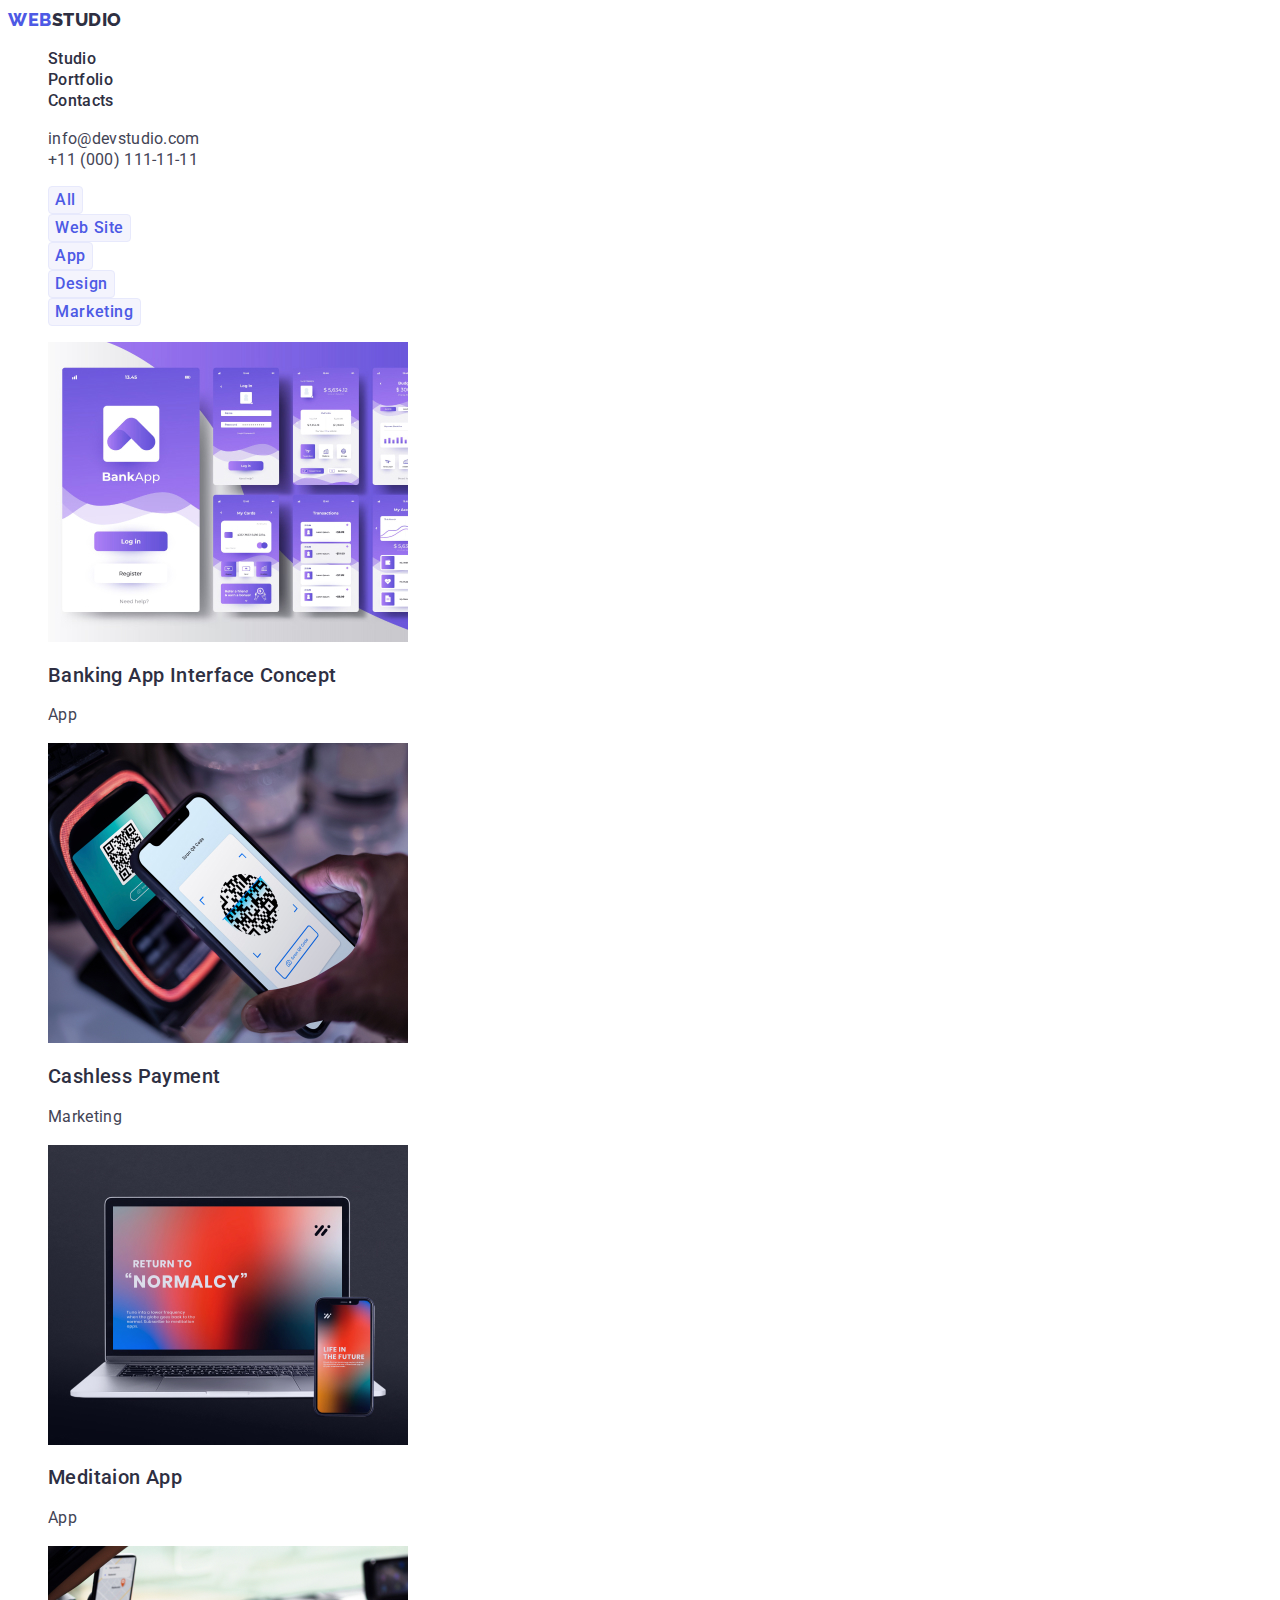
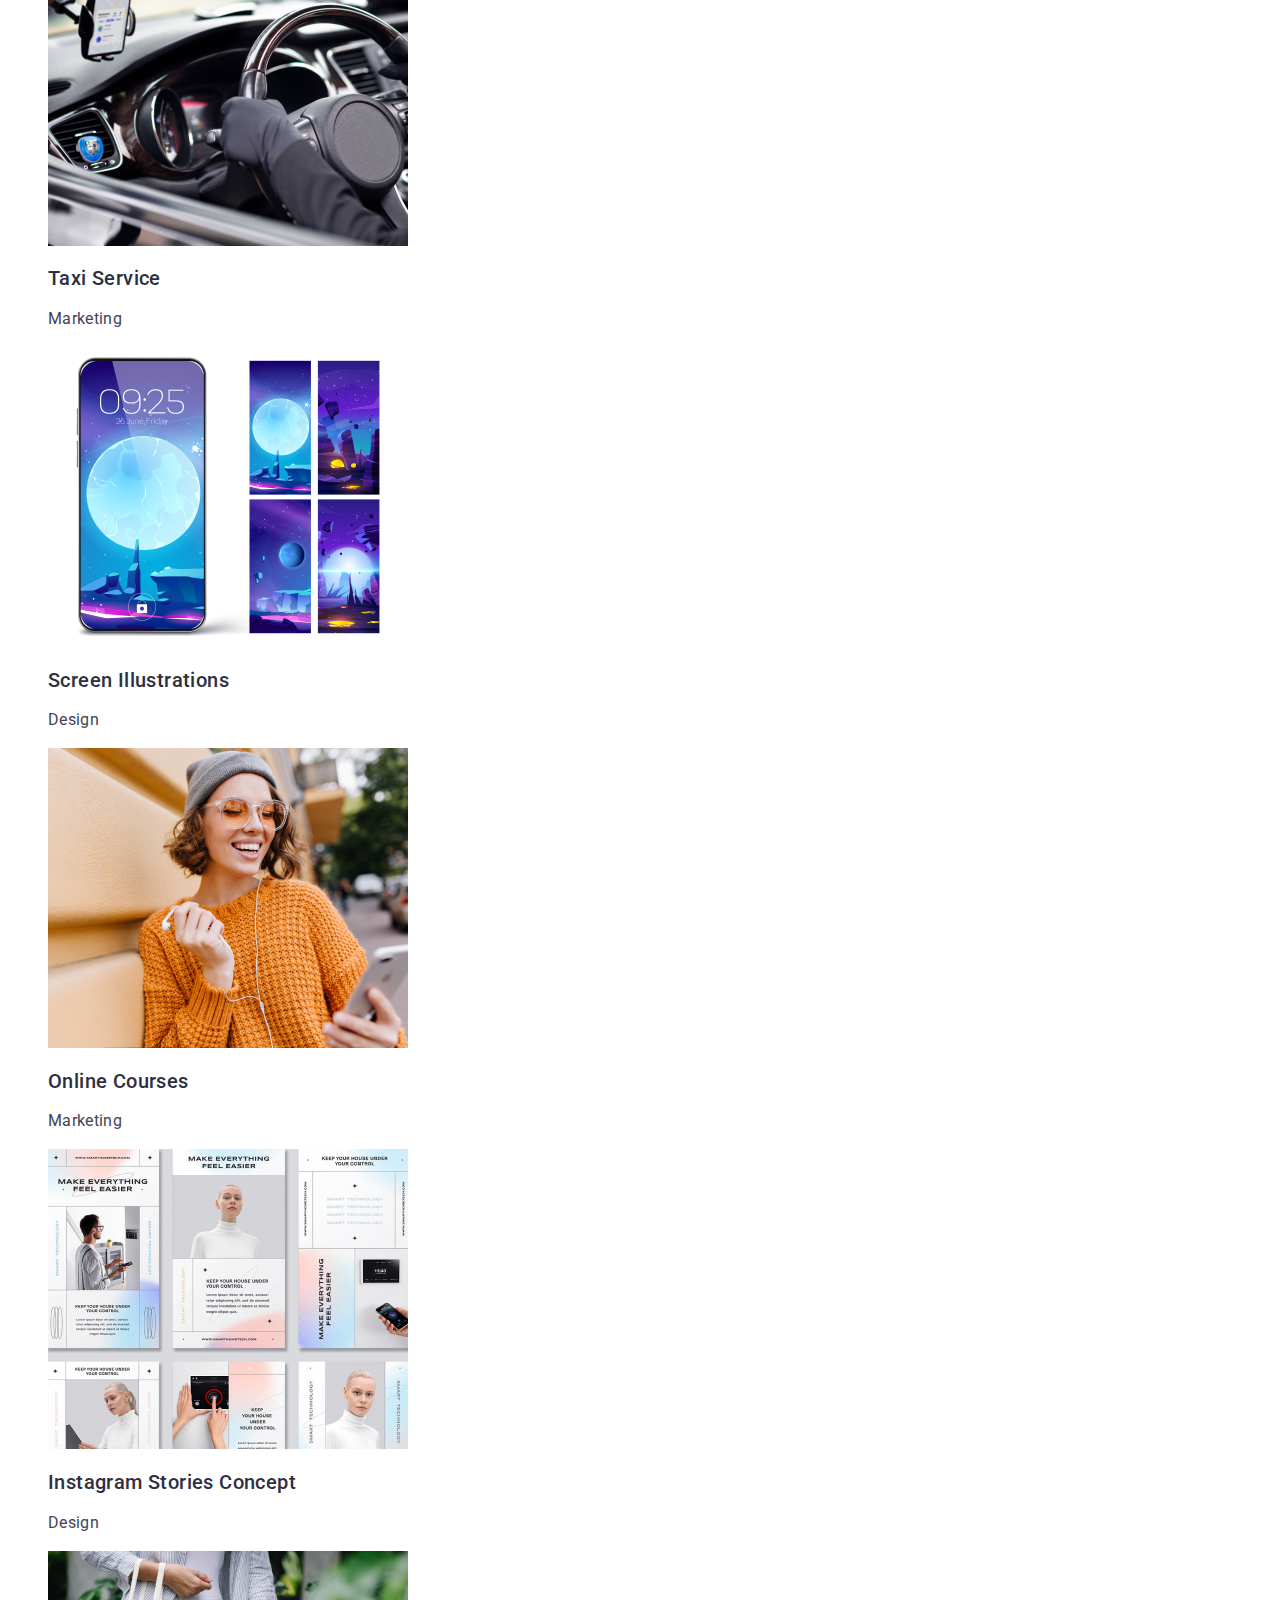
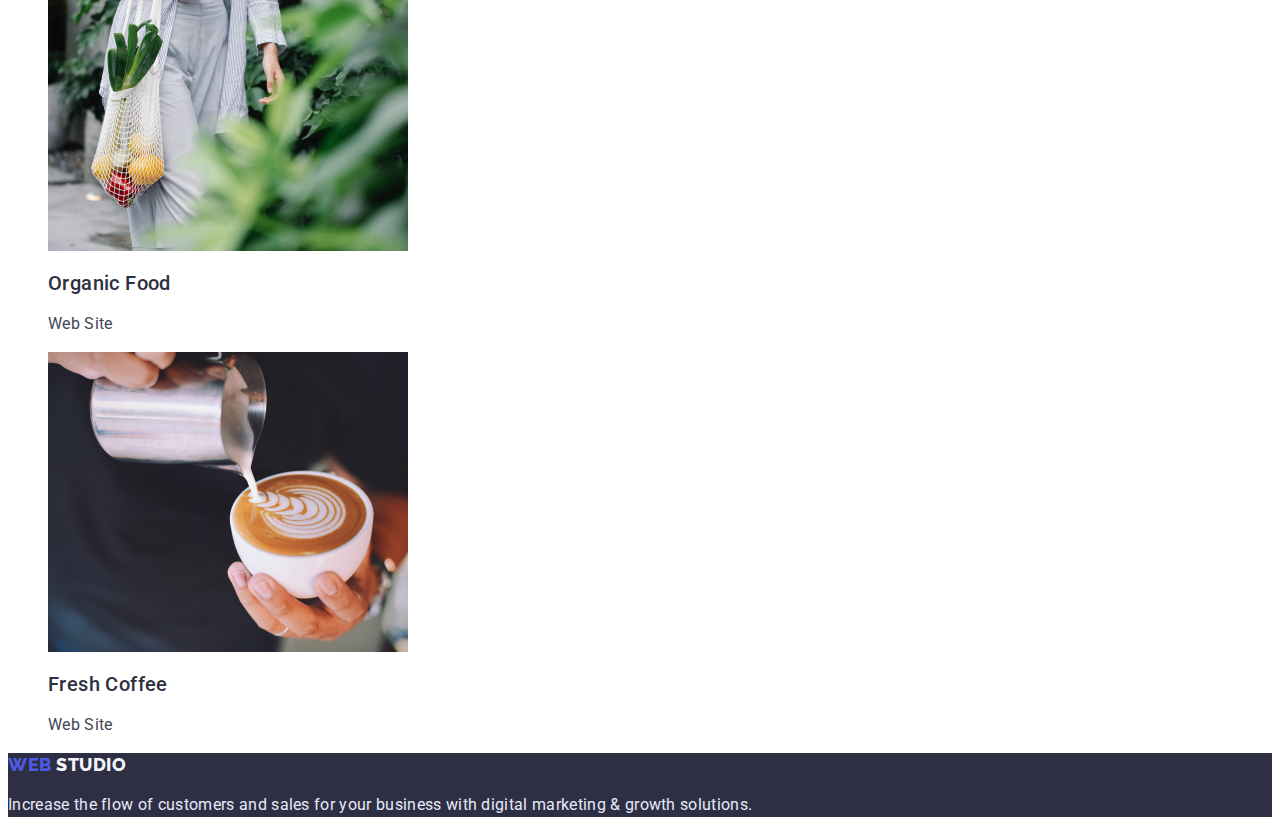
==== portfolio.html @ cd75acf1 "Initial commit" ====
<!DOCTYPE html>
<html lang="en">
  <head>
    <meta charset="UTF-8" />
    <meta http-equiv="X-UA-Compatible" content="IE=edge" />
    <meta name="viewport" content="width=device-width, initial-scale=1.0" />
    <title>Portfolio</title>
    <link rel="preconnect" href="https://fonts.googleapis.com" />
    <link rel="preconnect" href="https://fonts.gstatic.com" crossorigin />
    <link
      href="https://fonts.googleapis.com/css2?family=Raleway:wght@800&family=Roboto:wght@400;500;700;900&display=swap"
      rel="stylesheet"
    />
    <link rel="stylesheet" href="./css/styles.css" />
  </head>
  <body>
    <header class="header">
      <nav class="header-navigation">
        <a class="header-logo link" href="./index.html"
          ><span class="header-logo-color link"> Web</span>Studio
        </a>
        <ul class="list">
          <li><a class="header-link link" href="./index.html">Studio</a></li>
          <li>
            <a class="header-link link" href="./portfolio.html">Portfolio</a>
          </li>
          <li><a class="header-link link" href="./index.html">Contacts</a></li>
        </ul>
      </nav>
      <address>
        <ul class="list">
          <li>
            <a class="header-contact link" href="mailto:info@devstudio.com"
              >info@devstudio.com</a
            >
          </li>
          <li>
            <a class="header-contact link" href="tel:+110001111111"
              >+11 (000) 111-11-11</a
            >
          </li>
        </ul>
      </address>
    </header>
    <main>
      <section>
        <h1 class="visually-hidden">Navigation for portfolio</h1>
        <ul class="list">
          <li>
            <button class="main-nav-button btn-list button-all" type="button">
              All
            </button>
          </li>
          <li>
            <button class="main-nav-button btn-list button-all" type="button">
              Web Site
            </button>
          </li>
          <li>
            <button class="main-nav-button btn-list button-all" type="button">
              App
            </button>
          </li>
          <li>
            <button class="main-nav-button btn-list button-all" type="button">
              Design
            </button>
          </li>
          <li>
            <button class="main-nav-button btn-list button-all" type="button">
              Marketing
            </button>
          </li>
        </ul>
        <ul class="list">
          <li class="main-nav-list">
            <a class="link" href="">
              <img
                src="./images/portfolio1.jpg"
                alt="Banking App Interface
              Concept"
                width="360"
              />
              <h2 class="main-list-two-head">Banking App Interface Concept</h2>
              <p class="main-nav-group">App</p>
            </a>
          </li>
          <li class="main-nav-list">
            <a class="link" href="">
              <img
                src="./images/portfolio2.jpg"
                alt="Cashless Payment"
                width="360"
              />
              <h2 class="main-list-two-head">Cashless Payment</h2>
              <p class="main-nav-group">Marketing</p>
            </a>
          </li>
          <li class="main-nav-list">
            <a class="link" href="">
              <img
                src="./images/portfolio3.jpg"
                alt="Meditaion App"
                width="360"
              />
              <h2 class="main-list-two-head">Meditaion App</h2>
              <p class="main-nav-group">App</p>
            </a>
          </li>
          <li class="main-nav-list">
            <a class="link" href="">
              <img
                src="./images/portfolio4.jpg"
                alt="Taxi Service"
                width="360"
              />
              <h2 class="main-list-two-head">Taxi Service</h2>
              <p class="main-nav-group">Marketing</p>
            </a>
          </li>
          <li class="main-nav-list">
            <a class="link" href="">
              <img
                src="./images/portfolio5.jpg"
                alt="Screen Illustrations"
                width="360"
              />
              <h2 class="main-list-two-head">Screen Illustrations</h2>
              <p class="main-nav-group">Design</p>
            </a>
          </li>

          <li class="main-nav-list">
            <a class="link" href="">
              <img
                src="./images/portfolio6.jpg"
                alt="Online Courses"
                width="360"
              />
              <h2 class="main-list-two-head">Online Courses</h2>
              <p class="main-nav-group">Marketing</p>
            </a>
          </li>
          <li class="main-nav-list">
            <a class="link" href="">
              <img
                src="./images/portfolio7.jpg"
                alt="Instagram Stories
              Concept"
                width="360"
              />
              <h2 class="main-list-two-head">Instagram Stories Concept</h2>
              <p class="main-nav-group">Design</p>
            </a>
          </li>
          <li class="main-nav-list">
            <a class="link" href="">
              <img
                src="./images/portfolio8.jpg"
                alt="Organic Food"
                width="360"
              />
              <h2 class="main-list-two-head">Organic Food</h2>
              <p class="main-nav-group">Web Site</p>
            </a>
          </li>
          <li class="main-nav-list">
            <a class="link" href="">
              <img
                src="./images/portfolio9.jpg"
                alt="Fresh Coffee"
                width="360"
              />
              <h2 class="main-list-two-head">Fresh Coffee</h2>
              <p class="main-nav-group">Web Site</p>
            </a>
          </li>
        </ul>
      </section>
    </main>
    <!--Dno-->
    <footer class="footer">
      <a class="footer-logo link" href="./index.html">
        Web<span class="footer-logo-color link"> Studio</span>
      </a>
      <p class="footer-text">
        Increase the flow of customers and sales for your business with digital
        marketing & growth solutions.
      </p>
    </footer>
  </body>
</html>
---- css/styles.css ----
:root {
  --primary-brand-color: #4d5ae5;
  --pressed-state-color: #404bbf;
  --dark-color: #2e2f42;
  /* --success-color: #31d0aa;*/
  --text-color: #434455;
  /*--subtle-text-color: #8e8f99;*/
  --accent-color: #e7e9fc;
  --light-color: #f4f4fd;
  --modal-overlay: rgba(46, 47, 66, 0.4);
  --hero-background-color: rgba(46, 47, 66, 0.7);
  --body-background-color: #ffffff;
}
body {
  font-family: 'Roboto', sans-serif;
  background-color: var(--body-background-color);
  color: var(--text-color);
  font-size: 16px;
}

.list {
  list-style: none; /*убирає маркер в списку*/
}
.link {
  text-decoration: none;
}
/*.header {
}
.header-navigation {
}*/
.header-logo {
  font-family: 'Raleway', sans-serif;
  font-weight: 800;
  font-size: 18px;
  line-height: 1.33;
  letter-spacing: 0.03em;
  text-transform: uppercase;
  color: var(--dark-color);
}
.header-logo:hover {
  color: var(--pressed-state-color);
}
.header-logo:focus {
  color: var(--pressed-state-color);
}
.header-logo-color {
  color: var(--primary-brand-color);
}

.header-link {
  font-weight: 500;
  line-height: 1.33;
  letter-spacing: 0.02em;
  color: var(--dark-color);
}
.header-link:hover {
  color: var(--pressed-state-color);
}
.header-link:focus {
  color: var(--pressed-state-color);
}
.header-contact {
  font-style: normal;
  line-height: 1.33;
  letter-spacing: 0.02em;
  color: var(--text-color);
}
.header-contact:hover {
  color: var(--pressed-state-color);
}
.header-contact:focus {
  color: var(--pressed-state-color);
}
.main-hero {
  background: var(--dark-color);
}
.main-hero-title {
  font-weight: 700;
  font-size: 56px;
  line-height: 1.07;
  text-align: center;
  letter-spacing: 0.02em;
  color: var(--body-background-color);
}
.main-hero-title-button {
  font-family: 'Roboto', sans-serif;
  font-weight: 500;
  line-height: 1.5;
  letter-spacing: 0.04em;
  color: var(--body-background-color);
  background: var(--primary-brand-color);
}
.main-hero-title-button:hover {
  background-color: var(--pressed-state-color);
}
.main-hero-title-button:focus {
  background-color: var(--pressed-state-color);
}
.visually-hidden {
  position: absolute;
  width: 1px;
  height: 1px;
  margin: -1px;
  border: 0;
  padding: 0;

  white-space: nowrap;
  clip-path: inset(100%);
  clip: rect(0 0 0 0);
  overflow: hidden;
}
.btn-list {
  background: var(--light-color);
  border: 1px solid var(--accent-color);
  border-radius: 4px;
}
.main-nav-button {
  font-family: 'Roboto', sans-serif;
  font-weight: 500;
  font-size: 16px;
  line-height: 1.5;
  letter-spacing: 0.04em;
  color: var(--primary-brand-color);
}
.main-nav-button:hover {
  color: var(--body-background-color);
  background-color: var(--pressed-state-color);
}
.main-nav-button:focus {
  color: var(--body-background-color);
  background-color: var(--pressed-state-color);
}
.main-nav-list {
  background: var(--body-background-color);
}
.main-nav-header {
  font-weight: 500;
  font-size: 20px;
  line-height: 1.2;
  letter-spacing: 0.02em;
  color: var(--dark-color);
}
.main-list-two-head {
  font-weight: 500;
  font-size: 20px;
  line-height: 1.2;
  letter-spacing: 0.02em;
  color: var(--dark-color);
}
.main-nav-group {
  line-height: 1.5;
  letter-spacing: 0.02em;
  color: var(--text-color);
}
.footer {
  background: var(--dark-color);
}
.footer-logo {
  font-family: 'Raleway', sans-serif;
  font-weight: 800;
  font-size: 18px;
  line-height: 1.33;
  letter-spacing: 0.03em;
  text-transform: uppercase;
  color: var(--primary-brand-color);
}
.footer-logo-color {
  color: var(--light-color);
}
.footer-text {
  line-height: 1.5;
  letter-spacing: 0.02em;
  color: var(--accent-color);
}
.button-all {
  cursor: pointer;
}
.main-First-section-title {
  font-weight: 500;
  font-size: 20px;
  line-height: 1.2;
  letter-spacing: 0.02em;
  color: var(--dark-color);
}
.main-First-section-text {
  line-height: 1.5;
  letter-spacing: 0.02em;
  color: var(--text-color);
}
.main-second-section-title {
  font-weight: 700;
  font-size: 36px;
  line-height: 1.11;
  text-align: center;
  letter-spacing: 0.02em;
  text-transform: capitalize;
  color: var(--dark-color);
}
.main-second-list {
  box-sizing: border-box;
  width: 360px;
  height: 300px;
  background: linear-gradient(
      0deg,
      rgba(77, 90, 229, 0.1),
      rgba(77, 90, 229, 0.1)
    ),
    url(2368);
  background-blend-mode: soft-light, normal;
  border: 1px solid var(--accent-color);
}
.main-third-section {
  background: var(--light-color);
}
.main-third-section-title {
  font-weight: 700;
  font-size: 36px;
  line-height: 1.11;
  text-align: center;
  letter-spacing: 0.02em;
  text-transform: capitalize;
  color: var(--dark-color);
}
.main-third-section-list {
  background: var(--body-background-color);
}
.main-third-section-list-title {
  font-weight: 500;
  font-size: 20px;
  line-height: 1.2;
  text-align: center;
  letter-spacing: 0.02em;
  color: var(--dark-color);
}
.main-third-section-list-text {
  line-height: 1.5;
  text-align: center;
  letter-spacing: 0.02em;
  color: var(--text-color);
}
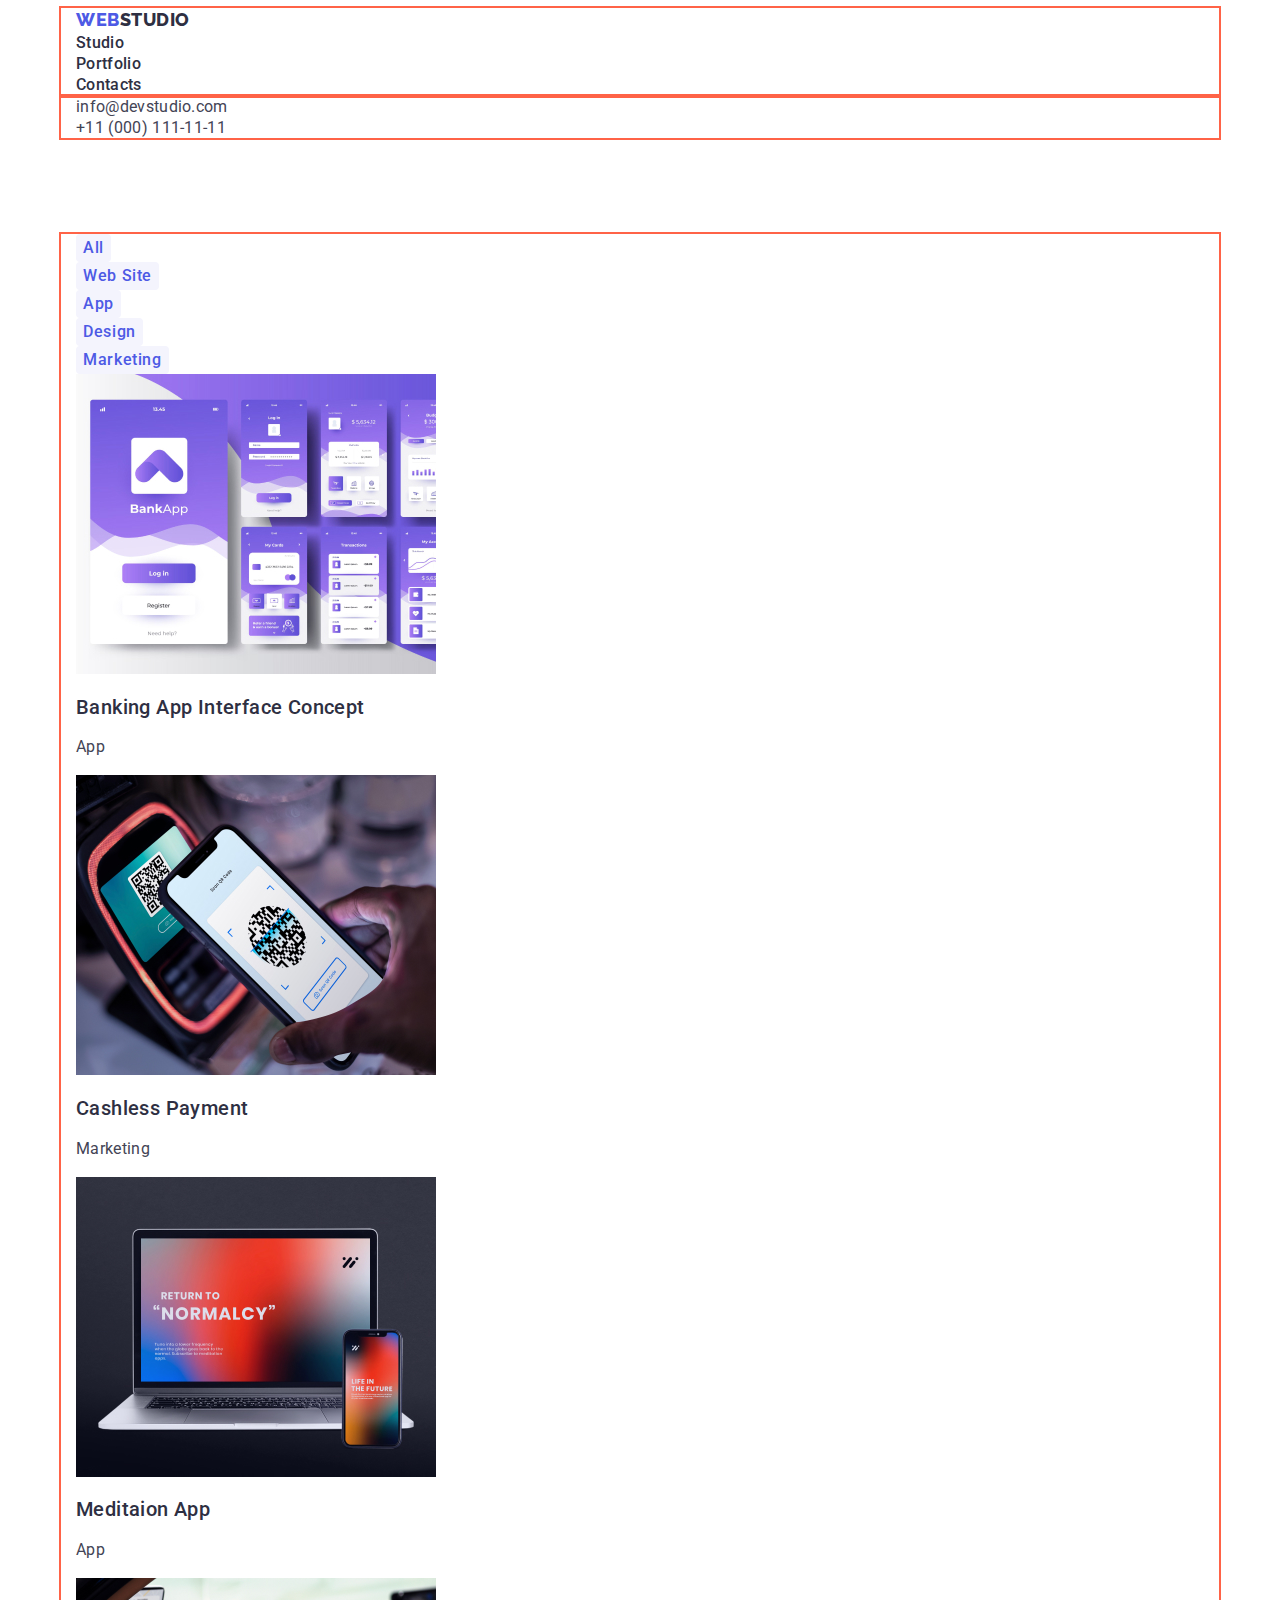
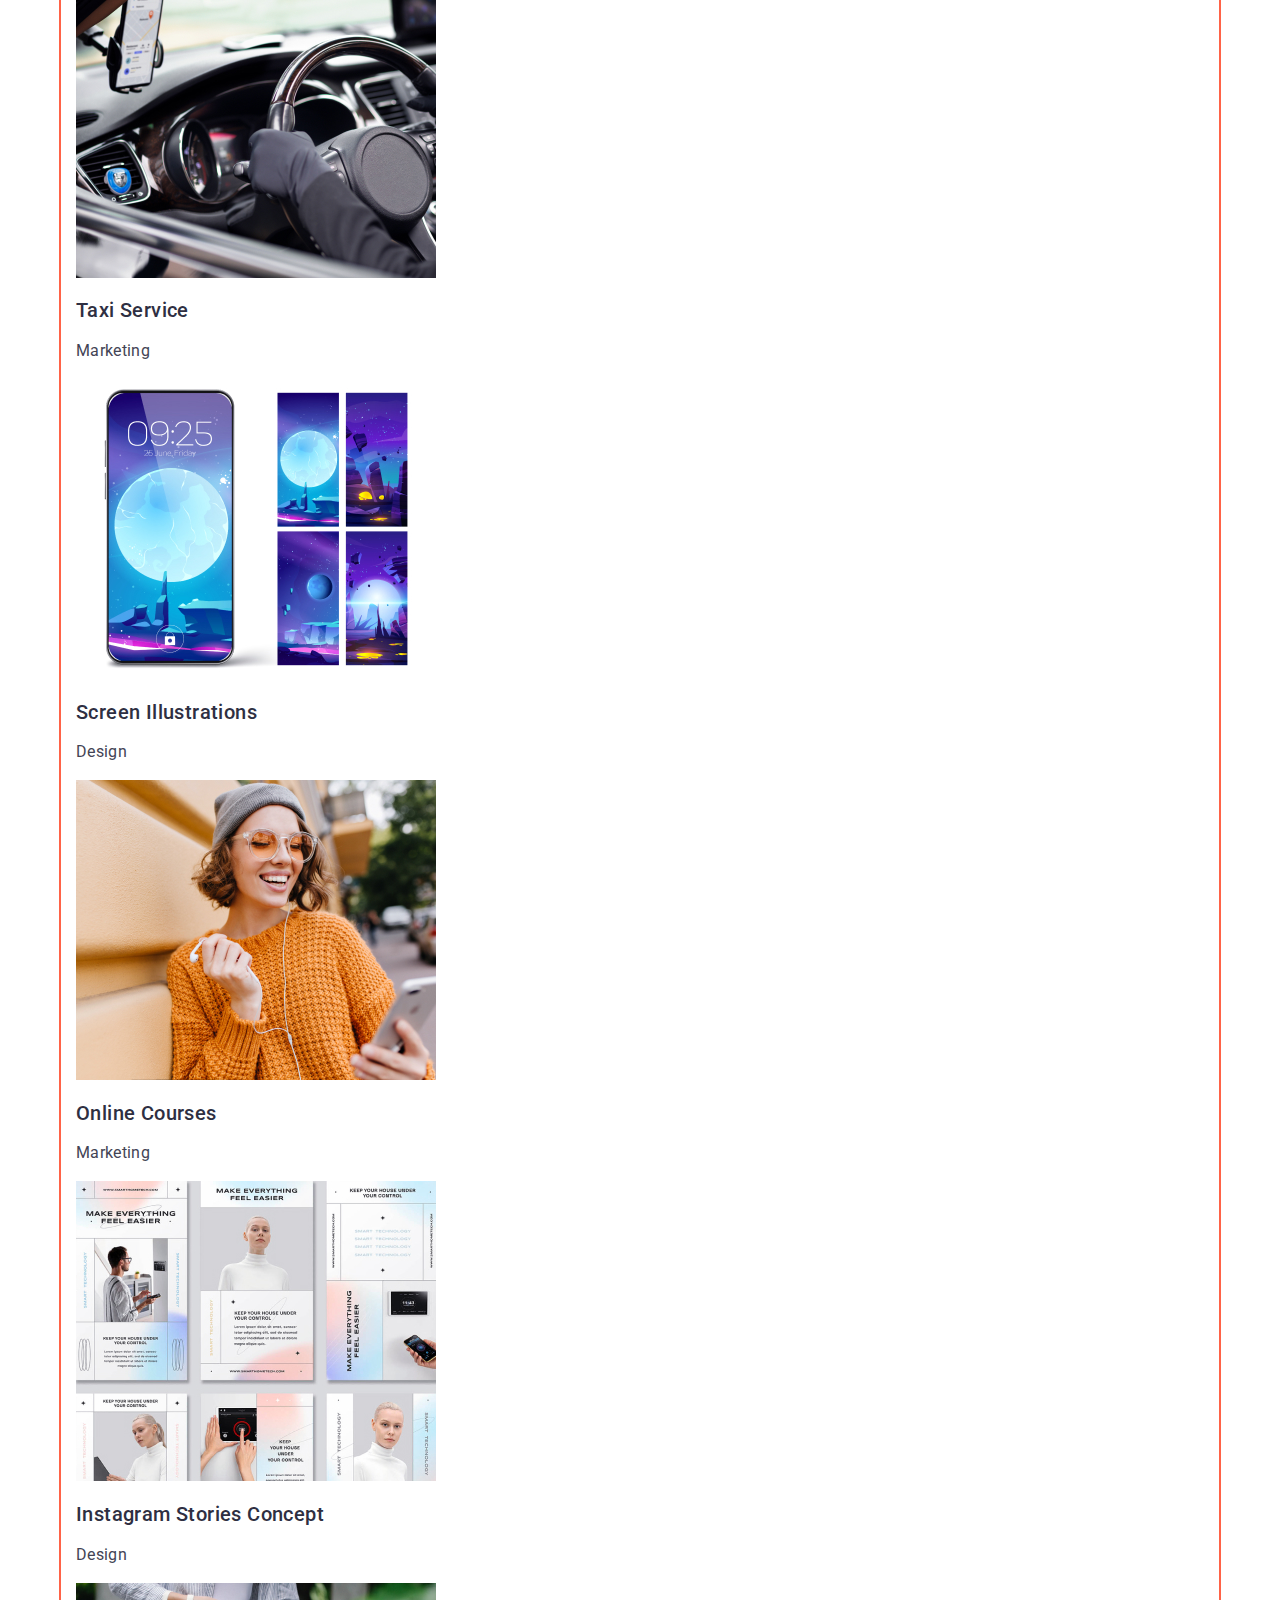
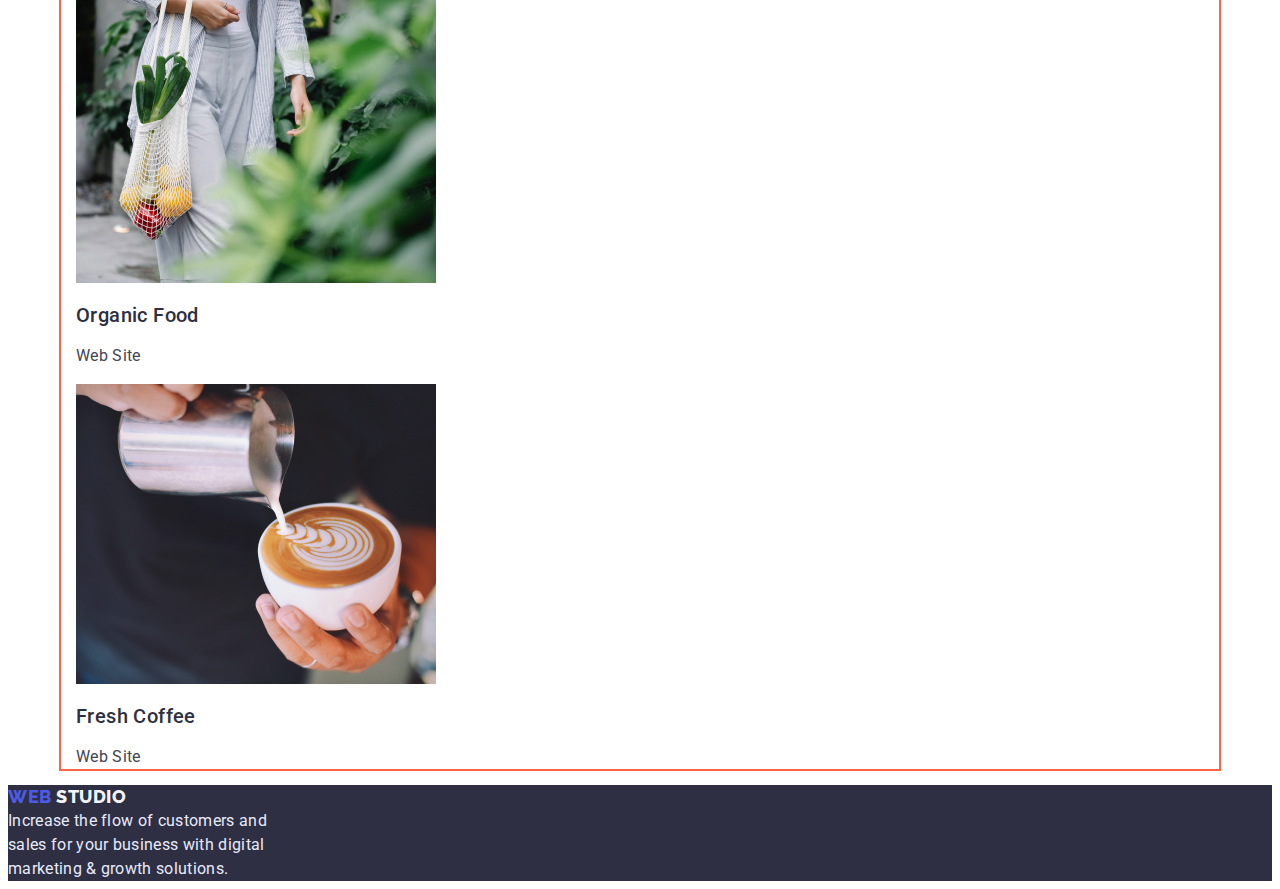
==== commit eae5de83: "update" ====
--- a/portfolio.html
+++ b/portfolio.html
@@ -14,168 +14,184 @@
     <link rel="stylesheet" href="./css/styles.css" />
   </head>
   <body>
-    <header class="header">
-      <nav class="header-navigation">
-        <a class="header-logo link" href="./index.html"
-          ><span class="header-logo-color link"> Web</span>Studio
-        </a>
-        <ul class="list">
-          <li><a class="header-link link" href="./index.html">Studio</a></li>
-          <li>
-            <a class="header-link link" href="./portfolio.html">Portfolio</a>
-          </li>
-          <li><a class="header-link link" href="./index.html">Contacts</a></li>
-        </ul>
-      </nav>
-      <address>
-        <ul class="list">
-          <li>
-            <a class="header-contact link" href="mailto:info@devstudio.com"
-              >info@devstudio.com</a
-            >
-          </li>
-          <li>
-            <a class="header-contact link" href="tel:+110001111111"
-              >+11 (000) 111-11-11</a
-            >
-          </li>
-        </ul>
-      </address>
-    </header>
+    <div class="haeder-portfolio-marg">
+      <header class="header">
+        <div class="container">
+          <nav>
+            <a class="header-logo link" href="./index.html"
+              ><span class="header-logo-color link"> Web</span>Studio
+            </a>
+            <ul class="list">
+              <li>
+                <a class="header-link link" href="./index.html">Studio</a>
+              </li>
+              <li>
+                <a class="header-link link" href="./portfolio.html"
+                  >Portfolio</a
+                >
+              </li>
+              <li>
+                <a class="header-link link" href="./index.html">Contacts</a>
+              </li>
+            </ul>
+          </nav>
+        </div>
+        <div class="container">
+          <address>
+            <ul class="list">
+              <li>
+                <a class="header-contact link" href="mailto:info@devstudio.com"
+                  >info@devstudio.com</a
+                >
+              </li>
+              <li>
+                <a class="header-contact link" href="tel:+110001111111"
+                  >+11 (000) 111-11-11</a
+                >
+              </li>
+            </ul>
+          </address>
+        </div>
+      </header>
+    </div>
     <main>
       <section>
-        <h1 class="visually-hidden">Navigation for portfolio</h1>
-        <ul class="list">
-          <li>
-            <button class="main-nav-button btn-list button-all" type="button">
-              All
-            </button>
-          </li>
-          <li>
-            <button class="main-nav-button btn-list button-all" type="button">
-              Web Site
-            </button>
-          </li>
-          <li>
-            <button class="main-nav-button btn-list button-all" type="button">
-              App
-            </button>
-          </li>
-          <li>
-            <button class="main-nav-button btn-list button-all" type="button">
-              Design
-            </button>
-          </li>
-          <li>
-            <button class="main-nav-button btn-list button-all" type="button">
-              Marketing
-            </button>
-          </li>
-        </ul>
-        <ul class="list">
-          <li class="main-nav-list">
-            <a class="link" href="">
-              <img
-                src="./images/portfolio1.jpg"
-                alt="Banking App Interface
+        <div class="container">
+          <h1 class="visually-hidden">Navigation for portfolio</h1>
+          <ul class="list">
+            <li>
+              <button class="main-nav-button btn-list button-all" type="button">
+                All
+              </button>
+            </li>
+            <li>
+              <button class="main-nav-button btn-list button-all" type="button">
+                Web Site
+              </button>
+            </li>
+            <li>
+              <button class="main-nav-button btn-list button-all" type="button">
+                App
+              </button>
+            </li>
+            <li>
+              <button class="main-nav-button btn-list button-all" type="button">
+                Design
+              </button>
+            </li>
+            <li>
+              <button class="main-nav-button btn-list button-all" type="button">
+                Marketing
+              </button>
+            </li>
+          </ul>
+          <ul class="list">
+            <li class="main-nav-list">
+              <a class="link" href="">
+                <img
+                  src="./images/portfolio1.jpg"
+                  alt="Banking App Interface
               Concept"
-                width="360"
-              />
-              <h2 class="main-list-two-head">Banking App Interface Concept</h2>
-              <p class="main-nav-group">App</p>
-            </a>
-          </li>
-          <li class="main-nav-list">
-            <a class="link" href="">
-              <img
-                src="./images/portfolio2.jpg"
-                alt="Cashless Payment"
-                width="360"
-              />
-              <h2 class="main-list-two-head">Cashless Payment</h2>
-              <p class="main-nav-group">Marketing</p>
-            </a>
-          </li>
-          <li class="main-nav-list">
-            <a class="link" href="">
-              <img
-                src="./images/portfolio3.jpg"
-                alt="Meditaion App"
-                width="360"
-              />
-              <h2 class="main-list-two-head">Meditaion App</h2>
-              <p class="main-nav-group">App</p>
-            </a>
-          </li>
-          <li class="main-nav-list">
-            <a class="link" href="">
-              <img
-                src="./images/portfolio4.jpg"
-                alt="Taxi Service"
-                width="360"
-              />
-              <h2 class="main-list-two-head">Taxi Service</h2>
-              <p class="main-nav-group">Marketing</p>
-            </a>
-          </li>
-          <li class="main-nav-list">
-            <a class="link" href="">
-              <img
-                src="./images/portfolio5.jpg"
-                alt="Screen Illustrations"
-                width="360"
-              />
-              <h2 class="main-list-two-head">Screen Illustrations</h2>
-              <p class="main-nav-group">Design</p>
-            </a>
-          </li>
+                  width="360"
+                />
+                <h2 class="main-list-two-head">
+                  Banking App Interface Concept
+                </h2>
+                <p class="main-nav-group">App</p>
+              </a>
+            </li>
+            <li class="main-nav-list">
+              <a class="link" href="">
+                <img
+                  src="./images/portfolio2.jpg"
+                  alt="Cashless Payment"
+                  width="360"
+                />
+                <h2 class="main-list-two-head">Cashless Payment</h2>
+                <p class="main-nav-group">Marketing</p>
+              </a>
+            </li>
+            <li class="main-nav-list">
+              <a class="link" href="">
+                <img
+                  src="./images/portfolio3.jpg"
+                  alt="Meditaion App"
+                  width="360"
+                />
+                <h2 class="main-list-two-head">Meditaion App</h2>
+                <p class="main-nav-group">App</p>
+              </a>
+            </li>
+            <li class="main-nav-list">
+              <a class="link" href="">
+                <img
+                  src="./images/portfolio4.jpg"
+                  alt="Taxi Service"
+                  width="360"
+                />
+                <h2 class="main-list-two-head">Taxi Service</h2>
+                <p class="main-nav-group">Marketing</p>
+              </a>
+            </li>
+            <li class="main-nav-list">
+              <a class="link" href="">
+                <img
+                  src="./images/portfolio5.jpg"
+                  alt="Screen Illustrations"
+                  width="360"
+                />
+                <h2 class="main-list-two-head">Screen Illustrations</h2>
+                <p class="main-nav-group">Design</p>
+              </a>
+            </li>
 
-          <li class="main-nav-list">
-            <a class="link" href="">
-              <img
-                src="./images/portfolio6.jpg"
-                alt="Online Courses"
-                width="360"
-              />
-              <h2 class="main-list-two-head">Online Courses</h2>
-              <p class="main-nav-group">Marketing</p>
-            </a>
-          </li>
-          <li class="main-nav-list">
-            <a class="link" href="">
-              <img
-                src="./images/portfolio7.jpg"
-                alt="Instagram Stories
+            <li class="main-nav-list">
+              <a class="link" href="">
+                <img
+                  src="./images/portfolio6.jpg"
+                  alt="Online Courses"
+                  width="360"
+                />
+                <h2 class="main-list-two-head">Online Courses</h2>
+                <p class="main-nav-group">Marketing</p>
+              </a>
+            </li>
+            <li class="main-nav-list">
+              <a class="link" href="">
+                <img
+                  src="./images/portfolio7.jpg"
+                  alt="Instagram Stories
               Concept"
-                width="360"
-              />
-              <h2 class="main-list-two-head">Instagram Stories Concept</h2>
-              <p class="main-nav-group">Design</p>
-            </a>
-          </li>
-          <li class="main-nav-list">
-            <a class="link" href="">
-              <img
-                src="./images/portfolio8.jpg"
-                alt="Organic Food"
-                width="360"
-              />
-              <h2 class="main-list-two-head">Organic Food</h2>
-              <p class="main-nav-group">Web Site</p>
-            </a>
-          </li>
-          <li class="main-nav-list">
-            <a class="link" href="">
-              <img
-                src="./images/portfolio9.jpg"
-                alt="Fresh Coffee"
-                width="360"
-              />
-              <h2 class="main-list-two-head">Fresh Coffee</h2>
-              <p class="main-nav-group">Web Site</p>
-            </a>
-          </li>
-        </ul>
+                  width="360"
+                />
+                <h2 class="main-list-two-head">Instagram Stories Concept</h2>
+                <p class="main-nav-group">Design</p>
+              </a>
+            </li>
+            <li class="main-nav-list">
+              <a class="link" href="">
+                <img
+                  src="./images/portfolio8.jpg"
+                  alt="Organic Food"
+                  width="360"
+                />
+                <h2 class="main-list-two-head">Organic Food</h2>
+                <p class="main-nav-group">Web Site</p>
+              </a>
+            </li>
+            <li class="main-nav-list">
+              <a class="link" href="">
+                <img
+                  src="./images/portfolio9.jpg"
+                  alt="Fresh Coffee"
+                  width="360"
+                />
+                <h2 class="main-list-two-head">Fresh Coffee</h2>
+                <p class="main-nav-group">Web Site</p>
+              </a>
+            </li>
+          </ul>
+        </div>
       </section>
     </main>
     <!--Dno-->
--- a/css/styles.css
+++ b/css/styles.css
@@ -1,3 +1,13 @@
+html {
+  box-sizing: border-box;
+}
+
+*,
+*::before,
+*::after {
+  box-sizing: inherit;
+}
+
 :root {
   --primary-brand-color: #4d5ae5;
   --pressed-state-color: #404bbf;
@@ -11,6 +21,20 @@
   --hero-background-color: rgba(46, 47, 66, 0.7);
   --body-background-color: #ffffff;
 }
+
+/*p,
+h1,
+h2,
+h3 {
+  margin: 0;
+}*/
+
+/*img {
+  display: block;
+  max-width: 100%;
+  height: auto;
+}*/
+
 body {
   font-family: 'Roboto', sans-serif;
   background-color: var(--body-background-color);
@@ -18,16 +42,32 @@
   font-size: 16px;
 }
 
+.container {
+  margin-right: auto;
+  margin-left: auto;
+  padding-left: 15px;
+  padding-right: 15px;
+  max-width: 1158px;
+  outline: 2px solid tomato;
+}
+
+.header-container {
+  display: flex;
+  align-items: center;
+}
+
 .list {
+  margin: 0;
+  padding: 0;
   list-style: none; /*убирає маркер в списку*/
 }
 .link {
+  margin: 0;
   text-decoration: none;
 }
-/*.header {
-}
-.header-navigation {
-}*/
+.haeder-portfolio-marg {
+  margin-bottom: 96px;
+}
 .header-logo {
   font-family: 'Raleway', sans-serif;
   font-weight: 800;
@@ -72,9 +112,22 @@
   color: var(--pressed-state-color);
 }
 .main-hero {
+  margin-bottom: 120px;
   background: var(--dark-color);
 }
+.main-hero-container {
+  padding-top: 128px;
+  display: flex;
+  flex-direction: column;
+  align-items: center;
+}
+.marg-bottom {
+  margin-bottom: 120px;
+}
 .main-hero-title {
+  margin-top: 0;
+  margin-bottom: 48px;
+  width: 496px;
   font-weight: 700;
   font-size: 56px;
   line-height: 1.07;
@@ -89,6 +142,9 @@
   letter-spacing: 0.04em;
   color: var(--body-background-color);
   background: var(--primary-brand-color);
+  padding: 16px 32px;
+  margin-bottom: 188px;
+  box-shadow: 0px 4px 4px rgba(0, 0, 0, 0.15);
 }
 .main-hero-title-button:hover {
   background-color: var(--pressed-state-color);
@@ -97,6 +153,7 @@
   background-color: var(--pressed-state-color);
 }
 .visually-hidden {
+  /*спрятать заголовок*/
   position: absolute;
   width: 1px;
   height: 1px;
@@ -112,7 +169,6 @@
 .btn-list {
   background: var(--light-color);
   border: 1px solid var(--accent-color);
-  border-radius: 4px;
 }
 .main-nav-button {
   font-family: 'Roboto', sans-serif;
@@ -154,6 +210,10 @@
 }
 .footer {
   background: var(--dark-color);
+}
+.footer-pad {
+  padding-top: 100px;
+  padding-bottom: 100px;
 }
 .footer-logo {
   font-family: 'Raleway', sans-serif;
@@ -164,18 +224,43 @@
   text-transform: uppercase;
   color: var(--primary-brand-color);
 }
+.footer-logo-block {
+  display: inline-block;
+  margin-top: 0;
+  margin-bottom: 16px;
+}
 .footer-logo-color {
   color: var(--light-color);
 }
 .footer-text {
+  width: 264px;
+
   line-height: 1.5;
   letter-spacing: 0.02em;
   color: var(--accent-color);
+  margin-top: 0;
+  margin-bottom: 0;
+  margin-left: 0;
 }
 .button-all {
+  display: inline-block; /*делаем текст блоком*/
+  vertical-align: middle; /*по вертикале делаем текст по центру*/
   cursor: pointer;
+  border-radius: 4px;
+  border-color: transparent; /*прозрачная рамка*/
+  /* min-width: 169px;*/
+}
+.main-First-section {
+  margin-bottom: 120px;
+}
+.main-First-list {
+  display: flex;
+  gap: 24px;
 }
 .main-First-section-title {
+  width: 264px;
+  margin-top: 0;
+  margin-bottom: 8px;
   font-weight: 500;
   font-size: 20px;
   line-height: 1.2;
@@ -183,11 +268,21 @@
   color: var(--dark-color);
 }
 .main-First-section-text {
-  line-height: 1.5;
-  letter-spacing: 0.02em;
-  color: var(--text-color);
+  margin: 0 auto;
+  line-height: 1.5;
+  letter-spacing: 0.02em;
+  color: var(--text-color);
+}
+.main-second-section {
+  margin-bottom: 120px;
+}
+.main-second-list {
+  display: flex;
+  gap: 24px;
 }
 .main-second-section-title {
+  margin-top: 0;
+  margin-bottom: 72px;
   font-weight: 700;
   font-size: 36px;
   line-height: 1.11;
@@ -209,10 +304,17 @@
   background-blend-mode: soft-light, normal;
   border: 1px solid var(--accent-color);
 }
+.main-third-list {
+  display: flex;
+  gap: 24px;
+}
 .main-third-section {
   background: var(--light-color);
+  padding-top: 120px;
+  padding-bottom: 120px;
 }
 .main-third-section-title {
+  margin-top: 0;
   font-weight: 700;
   font-size: 36px;
   line-height: 1.11;
@@ -220,11 +322,17 @@
   letter-spacing: 0.02em;
   text-transform: capitalize;
   color: var(--dark-color);
+  margin-bottom: 72px;
 }
 .main-third-section-list {
   background: var(--body-background-color);
 }
+main-third-section-blok {
+  display: inline-block;
+}
 .main-third-section-list-title {
+  margin-top: 0;
+  margin-bottom: 8px;
   font-weight: 500;
   font-size: 20px;
   line-height: 1.2;
@@ -233,8 +341,10 @@
   color: var(--dark-color);
 }
 .main-third-section-list-text {
-  line-height: 1.5;
-  text-align: center;
-  letter-spacing: 0.02em;
-  color: var(--text-color);
-}
+  margin-top: 0;
+  margin-bottom: 0;
+  line-height: 1.5;
+  text-align: center;
+  letter-spacing: 0.02em;
+  color: var(--text-color);
+}
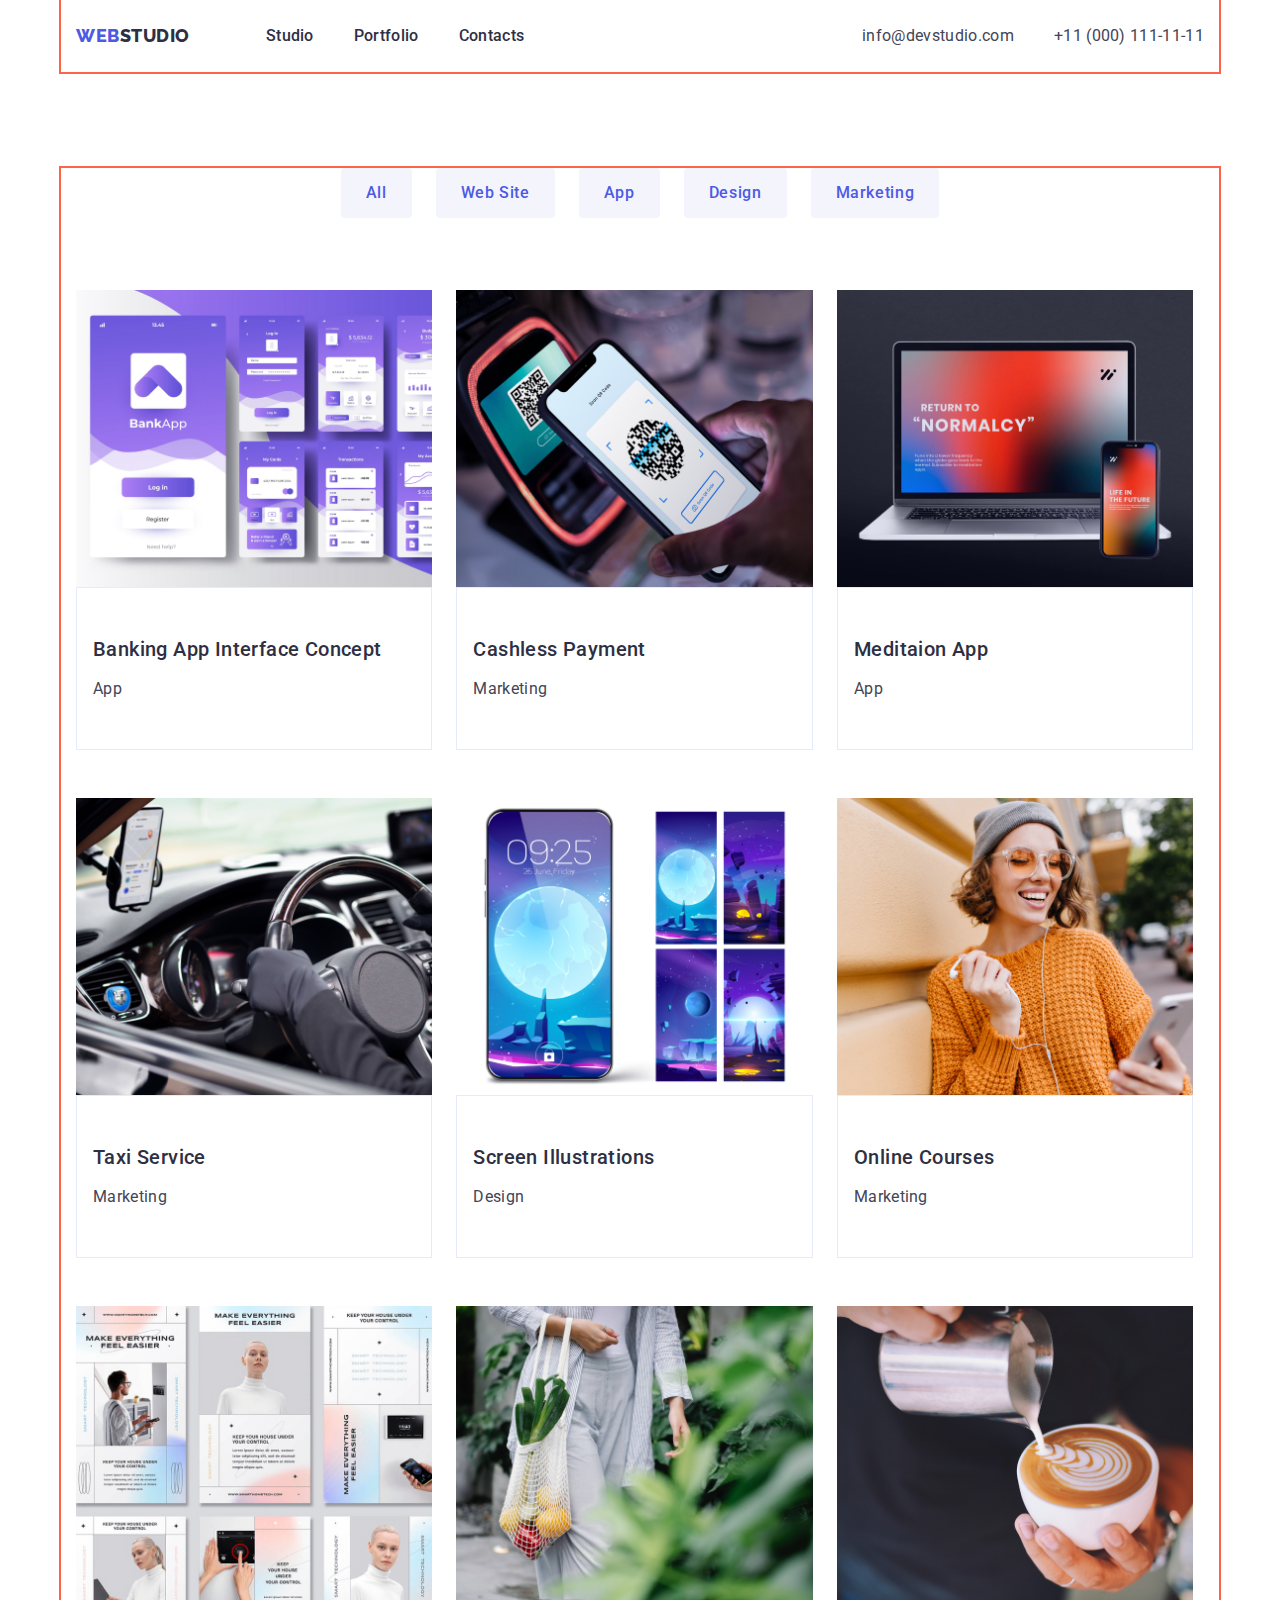
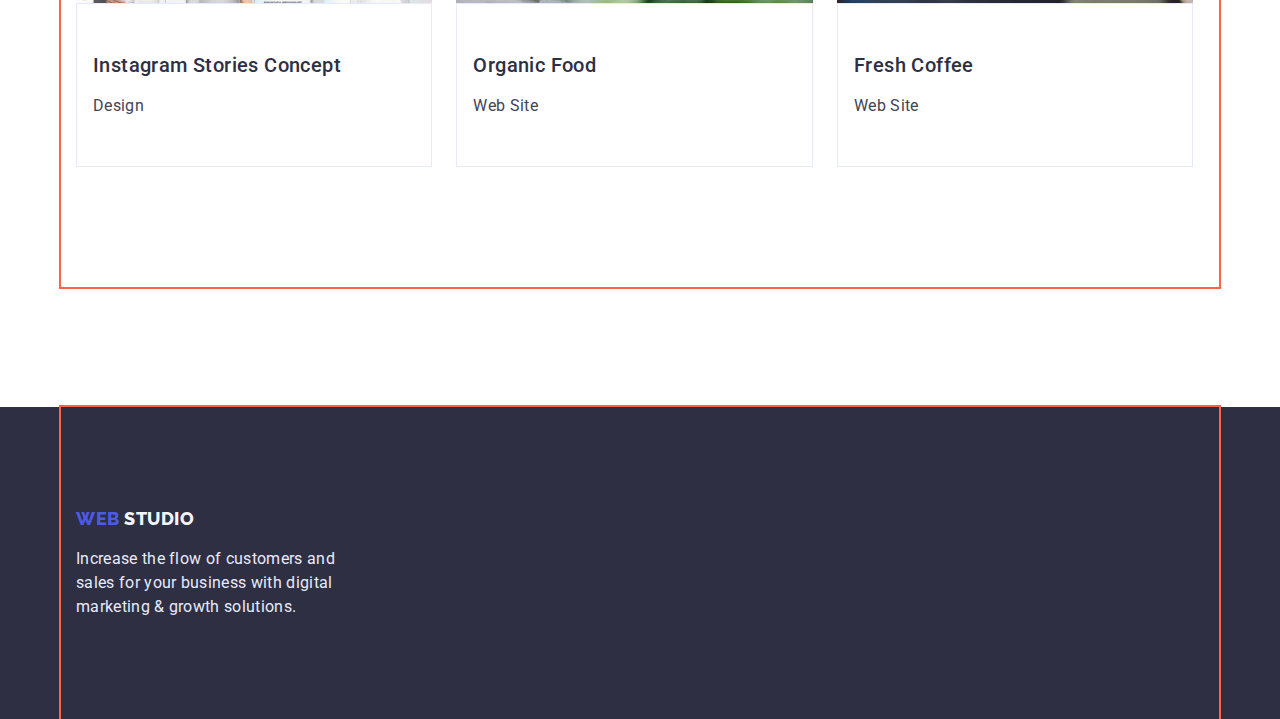
==== commit adad3f64: "update" ====
--- a/portfolio.html
+++ b/portfolio.html
@@ -11,54 +11,55 @@
       href="https://fonts.googleapis.com/css2?family=Raleway:wght@800&family=Roboto:wght@400;500;700;900&display=swap"
       rel="stylesheet"
     />
+    <link
+      rel="stylesheet"
+      href="https://cdnjs.cloudflare.com/ajax/libs/modern-normalize/1.1.0/modern-normalize.min.css"
+    />
     <link rel="stylesheet" href="./css/styles.css" />
   </head>
   <body>
-    <div class="haeder-portfolio-marg">
-      <header class="header">
+    <header class="header">
+      <div class="container header-container">
+        <nav class="header-navigation">
+          <a
+            class="header-logo link"
+            href="./index.html"
+            rel="noopener noreferrer nofollow"
+            ><span class="header-logo-color link"> Web</span>Studio
+          </a>
+          <ul class="header-list list">
+            <li>
+              <a class="header-link link" href="./index.html">Studio</a>
+            </li>
+            <li>
+              <a class="header-link link" href="./portfolio.html">Portfolio</a>
+            </li>
+            <li>
+              <a class="header-link link" href="./index.html">Contacts</a>
+            </li>
+          </ul>
+        </nav>
+        <address>
+          <ul class="header-list list">
+            <li>
+              <a class="header-contact link" href="mailto:info@devstudio.com"
+                >info@devstudio.com</a
+              >
+            </li>
+            <li>
+              <a class="header-contact link" href="tel:+110001111111"
+                >+11 (000) 111-11-11</a
+              >
+            </li>
+          </ul>
+        </address>
+      </div>
+    </header>
+    <main>
+      <h1 class="visually-hidden">Navigation for portfolio</h1>
+      <section class="portfolio-container-card">
         <div class="container">
-          <nav>
-            <a class="header-logo link" href="./index.html"
-              ><span class="header-logo-color link"> Web</span>Studio
-            </a>
-            <ul class="list">
-              <li>
-                <a class="header-link link" href="./index.html">Studio</a>
-              </li>
-              <li>
-                <a class="header-link link" href="./portfolio.html"
-                  >Portfolio</a
-                >
-              </li>
-              <li>
-                <a class="header-link link" href="./index.html">Contacts</a>
-              </li>
-            </ul>
-          </nav>
-        </div>
-        <div class="container">
-          <address>
-            <ul class="list">
-              <li>
-                <a class="header-contact link" href="mailto:info@devstudio.com"
-                  >info@devstudio.com</a
-                >
-              </li>
-              <li>
-                <a class="header-contact link" href="tel:+110001111111"
-                  >+11 (000) 111-11-11</a
-                >
-              </li>
-            </ul>
-          </address>
-        </div>
-      </header>
-    </div>
-    <main>
-      <section>
-        <div class="container">
-          <h1 class="visually-hidden">Navigation for portfolio</h1>
-          <ul class="list">
+          <ul class="portfolio-btns list">
             <li>
               <button class="main-nav-button btn-list button-all" type="button">
                 All
@@ -85,7 +86,7 @@
               </button>
             </li>
           </ul>
-          <ul class="list">
+          <ul class="portfolio-list list">
             <li class="main-nav-list">
               <a class="link" href="">
                 <img
@@ -94,10 +95,12 @@
               Concept"
                   width="360"
                 />
-                <h2 class="main-list-two-head">
-                  Banking App Interface Concept
-                </h2>
-                <p class="main-nav-group">App</p>
+                <div class="portfolio-title-mix">
+                  <h2 class="main-list-two-head">
+                    Banking App Interface Concept
+                  </h2>
+                  <p class="main-nav-group">App</p>
+                </div>
               </a>
             </li>
             <li class="main-nav-list">
@@ -107,8 +110,10 @@
                   alt="Cashless Payment"
                   width="360"
                 />
-                <h2 class="main-list-two-head">Cashless Payment</h2>
-                <p class="main-nav-group">Marketing</p>
+                <div class="portfolio-title-mix">
+                  <h2 class="main-list-two-head">Cashless Payment</h2>
+                  <p class="main-nav-group">Marketing</p>
+                </div>
               </a>
             </li>
             <li class="main-nav-list">
@@ -118,8 +123,10 @@
                   alt="Meditaion App"
                   width="360"
                 />
-                <h2 class="main-list-two-head">Meditaion App</h2>
-                <p class="main-nav-group">App</p>
+                <div class="portfolio-title-mix">
+                  <h2 class="main-list-two-head">Meditaion App</h2>
+                  <p class="main-nav-group">App</p>
+                </div>
               </a>
             </li>
             <li class="main-nav-list">
@@ -129,8 +136,10 @@
                   alt="Taxi Service"
                   width="360"
                 />
-                <h2 class="main-list-two-head">Taxi Service</h2>
-                <p class="main-nav-group">Marketing</p>
+                <div class="portfolio-title-mix">
+                  <h2 class="main-list-two-head">Taxi Service</h2>
+                  <p class="main-nav-group">Marketing</p>
+                </div>
               </a>
             </li>
             <li class="main-nav-list">
@@ -140,8 +149,10 @@
                   alt="Screen Illustrations"
                   width="360"
                 />
-                <h2 class="main-list-two-head">Screen Illustrations</h2>
-                <p class="main-nav-group">Design</p>
+                <div class="portfolio-title-mix">
+                  <h2 class="main-list-two-head">Screen Illustrations</h2>
+                  <p class="main-nav-group">Design</p>
+                </div>
               </a>
             </li>
 
@@ -152,8 +163,10 @@
                   alt="Online Courses"
                   width="360"
                 />
-                <h2 class="main-list-two-head">Online Courses</h2>
-                <p class="main-nav-group">Marketing</p>
+                <div class="portfolio-title-mix">
+                  <h2 class="main-list-two-head">Online Courses</h2>
+                  <p class="main-nav-group">Marketing</p>
+                </div>
               </a>
             </li>
             <li class="main-nav-list">
@@ -164,8 +177,10 @@
               Concept"
                   width="360"
                 />
-                <h2 class="main-list-two-head">Instagram Stories Concept</h2>
-                <p class="main-nav-group">Design</p>
+                <div class="portfolio-title-mix">
+                  <h2 class="main-list-two-head">Instagram Stories Concept</h2>
+                  <p class="main-nav-group">Design</p>
+                </div>
               </a>
             </li>
             <li class="main-nav-list">
@@ -175,8 +190,10 @@
                   alt="Organic Food"
                   width="360"
                 />
-                <h2 class="main-list-two-head">Organic Food</h2>
-                <p class="main-nav-group">Web Site</p>
+                <div class="portfolio-title-mix">
+                  <h2 class="main-list-two-head">Organic Food</h2>
+                  <p class="main-nav-group">Web Site</p>
+                </div>
               </a>
             </li>
             <li class="main-nav-list">
@@ -186,8 +203,10 @@
                   alt="Fresh Coffee"
                   width="360"
                 />
-                <h2 class="main-list-two-head">Fresh Coffee</h2>
-                <p class="main-nav-group">Web Site</p>
+                <div class="portfolio-title-mix">
+                  <h2 class="main-list-two-head">Fresh Coffee</h2>
+                  <p class="main-nav-group">Web Site</p>
+                </div>
               </a>
             </li>
           </ul>
@@ -196,13 +215,19 @@
     </main>
     <!--Dno-->
     <footer class="footer">
-      <a class="footer-logo link" href="./index.html">
-        Web<span class="footer-logo-color link"> Studio</span>
-      </a>
-      <p class="footer-text">
-        Increase the flow of customers and sales for your business with digital
-        marketing & growth solutions.
-      </p>
+      <div class="container">
+        <div class="footer-pad">
+          <div class="footer-logo-block">
+            <a class="footer-logo link" href="./index.html">
+              Web<span class="footer-logo-color link"> Studio</span>
+            </a>
+          </div>
+          <p class="footer-text">
+            Increase the flow of customers and sales for your business with
+            digital marketing & growth solutions.
+          </p>
+        </div>
+      </div>
     </footer>
   </body>
 </html>
--- a/css/styles.css
+++ b/css/styles.css
@@ -29,12 +29,15 @@
   margin: 0;
 }*/
 
-/*img {
+img {
   display: block;
   max-width: 100%;
   height: auto;
-}*/
-
+}
+ul {
+  margin: 0;
+  padding-left: 0;
+}
 body {
   font-family: 'Roboto', sans-serif;
   background-color: var(--body-background-color);
@@ -57,18 +60,22 @@
 }
 
 .list {
-  margin: 0;
-  padding: 0;
   list-style: none; /*убирає маркер в списку*/
 }
 .link {
   margin: 0;
   text-decoration: none;
 }
-.haeder-portfolio-marg {
-  margin-bottom: 96px;
+
+.header-navigation {
+  display: flex;
+  align-items: center;
+  margin-right: auto;
+  padding-bottom: 24px;
+  padding-top: 24px;
 }
 .header-logo {
+  margin-right: 76px;
   font-family: 'Raleway', sans-serif;
   font-weight: 800;
   font-size: 18px;
@@ -86,7 +93,10 @@
 .header-logo-color {
   color: var(--primary-brand-color);
 }
-
+.header-list {
+  display: flex;
+  gap: 40px;
+}
 .header-link {
   font-weight: 500;
   line-height: 1.33;
@@ -171,6 +181,11 @@
   border: 1px solid var(--accent-color);
 }
 .main-nav-button {
+  border: 1px solid var(--accent-color);
+  border-radius: 4px;
+  padding: 12px 24px;
+  align-items: center;
+  text-align: center;
   font-family: 'Roboto', sans-serif;
   font-weight: 500;
   font-size: 16px;
@@ -188,6 +203,9 @@
 }
 .main-nav-list {
   background: var(--body-background-color);
+  flex-basis: calc((97% - 48px) / 3);
+  margin-left: 24px;
+}
 }
 .main-nav-header {
   font-weight: 500;
@@ -280,6 +298,7 @@
   display: flex;
   gap: 24px;
 }
+
 .main-second-section-title {
   margin-top: 0;
   margin-bottom: 72px;
@@ -292,21 +311,15 @@
   color: var(--dark-color);
 }
 .main-second-list {
-  box-sizing: border-box;
-  width: 360px;
-  height: 300px;
-  background: linear-gradient(
-      0deg,
-      rgba(77, 90, 229, 0.1),
-      rgba(77, 90, 229, 0.1)
-    ),
-    url(2368);
-  background-blend-mode: soft-light, normal;
-  border: 1px solid var(--accent-color);
+  flex-basis: calc((100% - 48px) / 3);
+}
+.main-second-list img {
+  display: block;
 }
 .main-third-list {
   display: flex;
   gap: 24px;
+  flex-basis: calc((100% - 72px) / 4);
 }
 .main-third-section {
   background: var(--light-color);
@@ -325,10 +338,14 @@
   margin-bottom: 72px;
 }
 .main-third-section-list {
+  border-radius: 0px 0px 4px 4px;
   background: var(--body-background-color);
 }
-main-third-section-blok {
-  display: inline-block;
+.main-third-section-blok {
+  display: block;
+  align-items: center;
+  padding: 32px 0;
+  text-align: center;
 }
 .main-third-section-list-title {
   margin-top: 0;
@@ -348,3 +365,25 @@
   letter-spacing: 0.02em;
   color: var(--text-color);
 }
+
+.portfolio-container-card {
+  padding-top: 96px;
+  padding-bottom: 120px;
+}
+.portfolio-btns {
+  margin-bottom: 72px;
+  display: flex;
+  gap: 24px;
+  justify-content: center;
+}
+.portfolio-list {
+  display: flex;
+  padding-bottom: 120px;
+  flex-wrap: wrap;
+  row-gap: 48px;
+  margin-left: -24px;
+}
+.portfolio-title-mix {
+  border: 1px solid var(--accent-color);
+  padding: 32px 0 32px 16px;
+}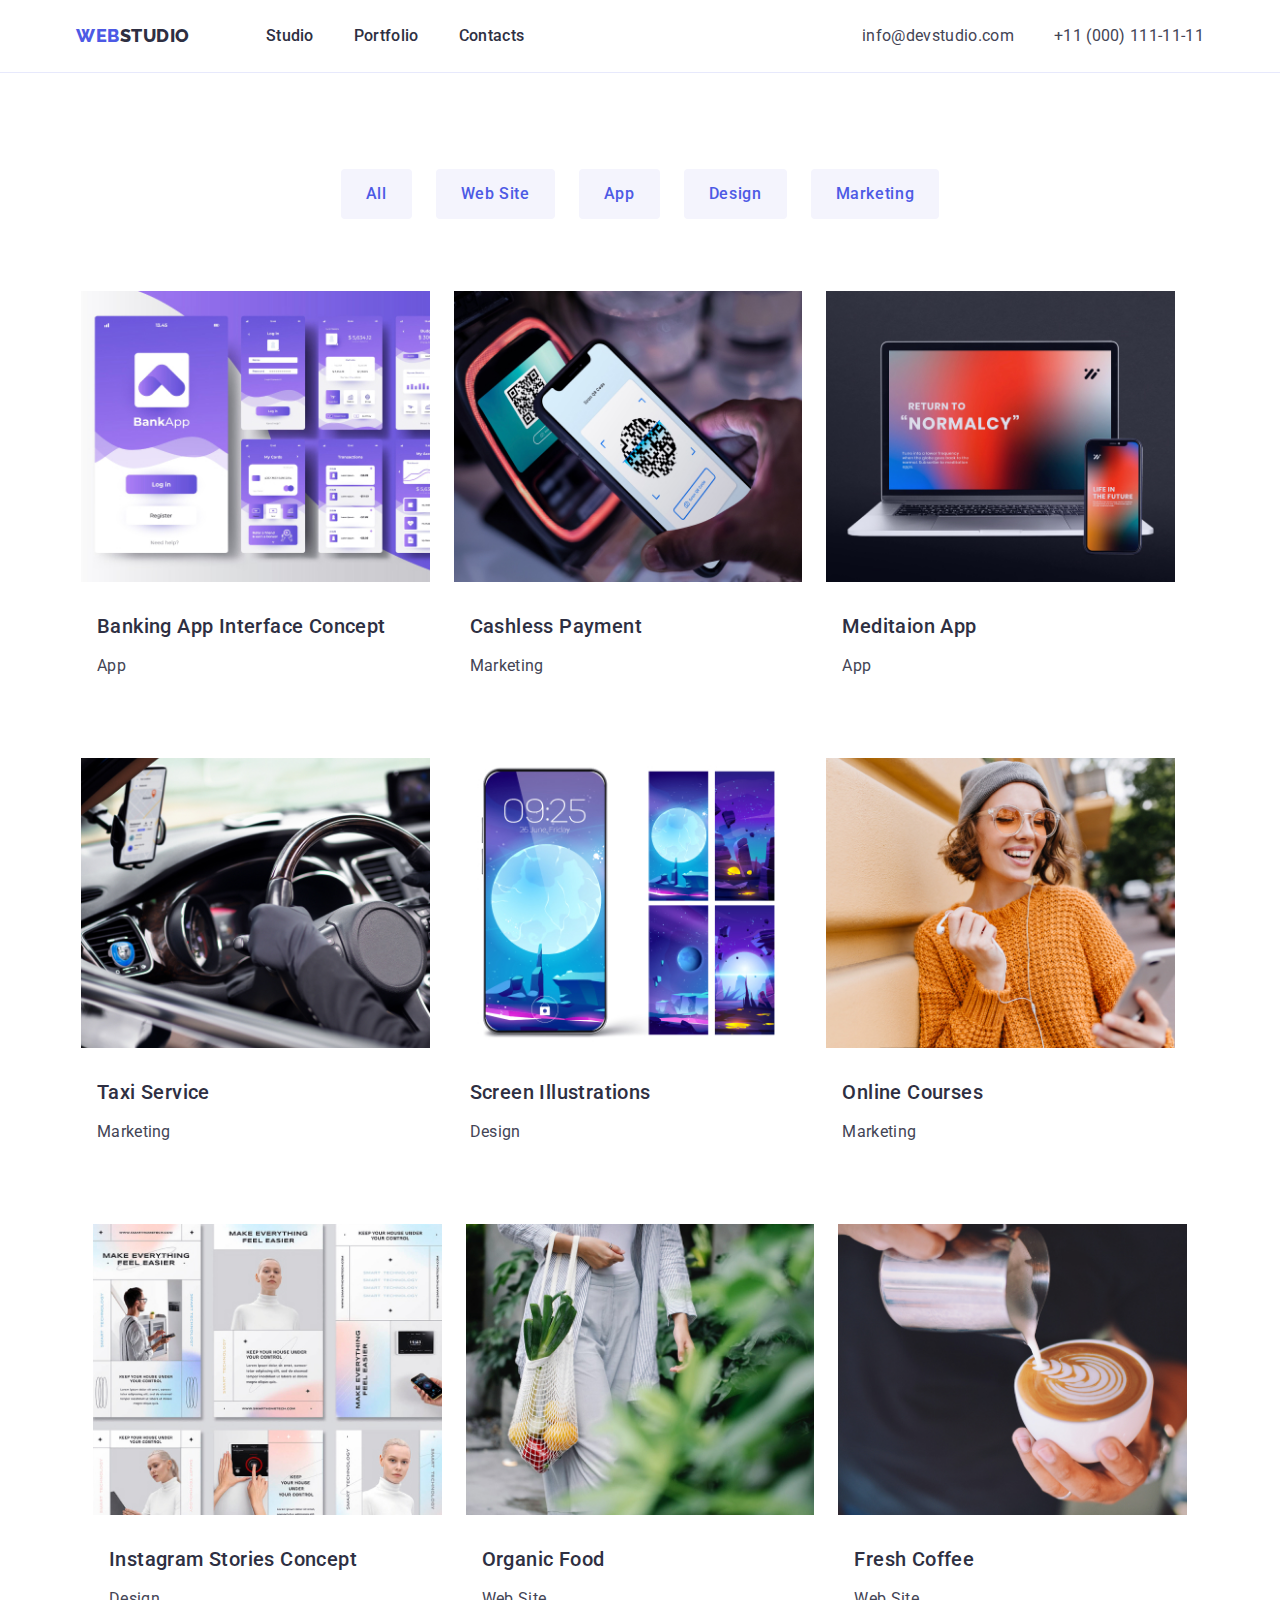
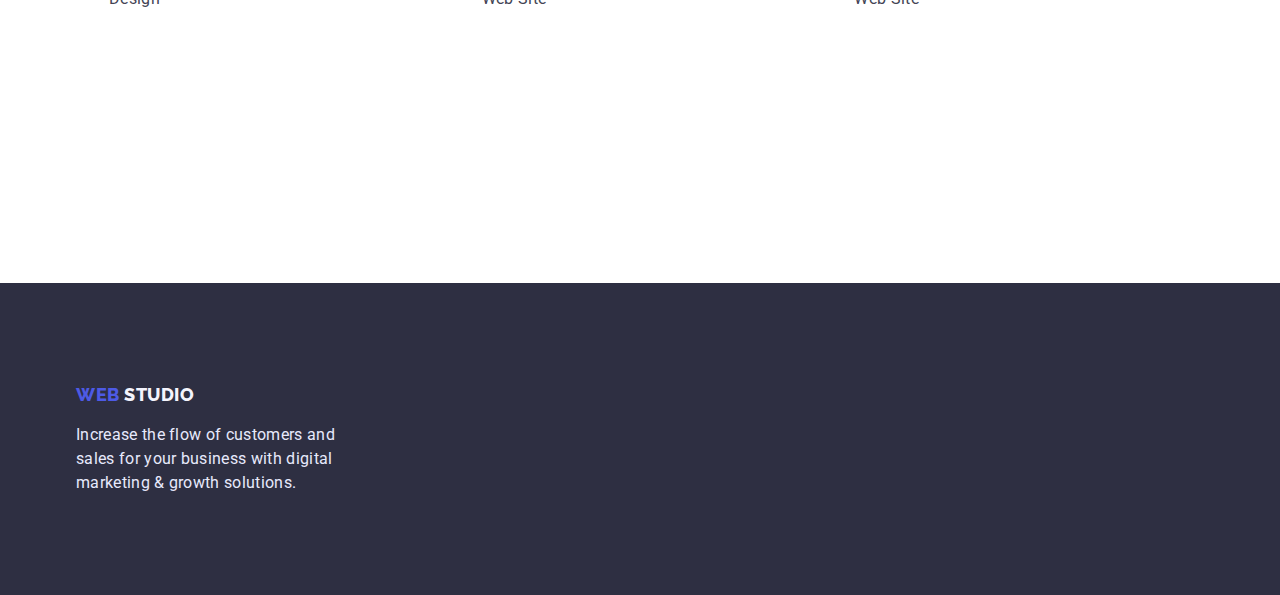
==== commit 15b25d58: "update" ====
--- a/portfolio.html
+++ b/portfolio.html
@@ -28,9 +28,7 @@
             ><span class="header-logo-color link"> Web</span>Studio
           </a>
           <ul class="header-list list">
-            <li>
-              <a class="header-link link" href="./index.html">Studio</a>
-            </li>
+            <li><a class="header-link link" href="./index.html">Studio</a></li>
             <li>
               <a class="header-link link" href="./portfolio.html">Portfolio</a>
             </li>
@@ -56,8 +54,8 @@
       </div>
     </header>
     <main>
-      <h1 class="visually-hidden">Navigation for portfolio</h1>
       <section class="portfolio-container-card">
+        <h1 class="visually-hidden">Navigation for portfolio</h1>
         <div class="container">
           <ul class="portfolio-btns list">
             <li>
@@ -87,7 +85,7 @@
             </li>
           </ul>
           <ul class="portfolio-list list">
-            <li class="main-nav-list">
+            <li class="main-nav-list port-main">
               <a class="link" href="">
                 <img
                   src="./images/portfolio1.jpg"
@@ -96,14 +94,14 @@
                   width="360"
                 />
                 <div class="portfolio-title-mix">
-                  <h2 class="main-list-two-head">
+                  <h2 class="main-list-two-head down-marg">
                     Banking App Interface Concept
                   </h2>
-                  <p class="main-nav-group">App</p>
-                </div>
-              </a>
-            </li>
-            <li class="main-nav-list">
+                  <p class="main-nav-group main-nav-group-marg">App</p>
+                </div>
+              </a>
+            </li>
+            <li class="main-nav-list port-main">
               <a class="link" href="">
                 <img
                   src="./images/portfolio2.jpg"
@@ -111,12 +109,12 @@
                   width="360"
                 />
                 <div class="portfolio-title-mix">
-                  <h2 class="main-list-two-head">Cashless Payment</h2>
-                  <p class="main-nav-group">Marketing</p>
-                </div>
-              </a>
-            </li>
-            <li class="main-nav-list">
+                  <h2 class="main-list-two-head down-marg">Cashless Payment</h2>
+                  <p class="main-nav-group main-nav-group-marg">Marketing</p>
+                </div>
+              </a>
+            </li>
+            <li class="main-nav-list port-main">
               <a class="link" href="">
                 <img
                   src="./images/portfolio3.jpg"
@@ -124,12 +122,12 @@
                   width="360"
                 />
                 <div class="portfolio-title-mix">
-                  <h2 class="main-list-two-head">Meditaion App</h2>
-                  <p class="main-nav-group">App</p>
-                </div>
-              </a>
-            </li>
-            <li class="main-nav-list">
+                  <h2 class="main-list-two-head down-marg">Meditaion App</h2>
+                  <p class="main-nav-group main-nav-group-marg">App</p>
+                </div>
+              </a>
+            </li>
+            <li class="main-nav-list port-main">
               <a class="link" href="">
                 <img
                   src="./images/portfolio4.jpg"
@@ -137,12 +135,12 @@
                   width="360"
                 />
                 <div class="portfolio-title-mix">
-                  <h2 class="main-list-two-head">Taxi Service</h2>
-                  <p class="main-nav-group">Marketing</p>
-                </div>
-              </a>
-            </li>
-            <li class="main-nav-list">
+                  <h2 class="main-list-two-head down-marg">Taxi Service</h2>
+                  <p class="main-nav-group main-nav-group-marg">Marketing</p>
+                </div>
+              </a>
+            </li>
+            <li class="main-nav-list port-main">
               <a class="link" href="">
                 <img
                   src="./images/portfolio5.jpg"
@@ -150,13 +148,13 @@
                   width="360"
                 />
                 <div class="portfolio-title-mix">
-                  <h2 class="main-list-two-head">Screen Illustrations</h2>
-                  <p class="main-nav-group">Design</p>
+                  <h2 class="main-list-two-head down-marg">Screen Illustrations</h2>
+                  <p class="main-nav-group main-nav-group-marg">Design</p>
                 </div>
               </a>
             </li>
 
-            <li class="main-nav-list">
+            <li class="main-nav-list port-main">
               <a class="link" href="">
                 <img
                   src="./images/portfolio6.jpg"
@@ -164,12 +162,12 @@
                   width="360"
                 />
                 <div class="portfolio-title-mix">
-                  <h2 class="main-list-two-head">Online Courses</h2>
-                  <p class="main-nav-group">Marketing</p>
-                </div>
-              </a>
-            </li>
-            <li class="main-nav-list">
+                  <h2 class="main-list-two-head down-marg">Online Courses</h2>
+                  <p class="main-nav-group main-nav-group-marg">Marketing</p>
+                </div>
+              </a>
+            </li>
+            <li class="main-nav-list port-main">
               <a class="link" href="">
                 <img
                   src="./images/portfolio7.jpg"
@@ -178,12 +176,12 @@
                   width="360"
                 />
                 <div class="portfolio-title-mix">
-                  <h2 class="main-list-two-head">Instagram Stories Concept</h2>
-                  <p class="main-nav-group">Design</p>
-                </div>
-              </a>
-            </li>
-            <li class="main-nav-list">
+                  <h2 class="main-list-two-head down-marg">Instagram Stories Concept</h2>
+                  <p class="main-nav-group main-nav-group-marg">Design</p>
+                </div>
+              </a>
+            </li>
+            <li class="main-nav-list port-main">
               <a class="link" href="">
                 <img
                   src="./images/portfolio8.jpg"
@@ -191,12 +189,12 @@
                   width="360"
                 />
                 <div class="portfolio-title-mix">
-                  <h2 class="main-list-two-head">Organic Food</h2>
-                  <p class="main-nav-group">Web Site</p>
-                </div>
-              </a>
-            </li>
-            <li class="main-nav-list">
+                  <h2 class="main-list-two-head down-marg">Organic Food</h2>
+                  <p class="main-nav-group main-nav-group-marg">Web Site</p>
+                </div>
+              </a>
+            </li>
+            <li class="main-nav-list port-main">
               <a class="link" href="">
                 <img
                   src="./images/portfolio9.jpg"
@@ -204,8 +202,8 @@
                   width="360"
                 />
                 <div class="portfolio-title-mix">
-                  <h2 class="main-list-two-head">Fresh Coffee</h2>
-                  <p class="main-nav-group">Web Site</p>
+                  <h2 class="main-list-two-head down-marg">Fresh Coffee</h2>
+                  <p class="main-nav-group main-nav-group-marg">Web Site</p>
                 </div>
               </a>
             </li>
@@ -214,19 +212,18 @@
       </section>
     </main>
     <!--Dno-->
+    <!--Dno-->
     <footer class="footer">
       <div class="container">
-        <div class="footer-pad">
-          <div class="footer-logo-block">
-            <a class="footer-logo link" href="./index.html">
-              Web<span class="footer-logo-color link"> Studio</span>
-            </a>
-          </div>
-          <p class="footer-text">
-            Increase the flow of customers and sales for your business with
-            digital marketing & growth solutions.
-          </p>
+        <div class="footer-logo-block">
+          <a class="footer-logo link" href="./index.html">
+            Web<span class="footer-logo-color link"> Studio</span>
+          </a>
         </div>
+        <p class="footer-text">
+          Increase the flow of customers and sales for your business with
+          digital marketing & growth solutions.
+        </p>
       </div>
     </footer>
   </body>
--- a/css/styles.css
+++ b/css/styles.css
@@ -51,7 +51,7 @@
   padding-left: 15px;
   padding-right: 15px;
   max-width: 1158px;
-  outline: 2px solid tomato;
+  /*outline: 2px solid tomato;*/
 }
 
 .header-container {
@@ -66,7 +66,9 @@
   margin: 0;
   text-decoration: none;
 }
-
+.header{
+  border-bottom: 1px solid var(--accent-color);
+}
 .header-navigation {
   display: flex;
   align-items: center;
@@ -122,11 +124,10 @@
   color: var(--pressed-state-color);
 }
 .main-hero {
-  margin-bottom: 120px;
+  padding: 188px 0;
   background: var(--dark-color);
 }
 .main-hero-container {
-  padding-top: 128px;
   display: flex;
   flex-direction: column;
   align-items: center;
@@ -135,7 +136,7 @@
   margin-bottom: 120px;
 }
 .main-hero-title {
-  margin-top: 0;
+  margin-top: 0px;
   margin-bottom: 48px;
   width: 496px;
   font-weight: 700;
@@ -146,14 +147,15 @@
   color: var(--body-background-color);
 }
 .main-hero-title-button {
+  border: none;
   font-family: 'Roboto', sans-serif;
   font-weight: 500;
+   font-size: 16px;
   line-height: 1.5;
   letter-spacing: 0.04em;
   color: var(--body-background-color);
-  background: var(--primary-brand-color);
+  background-color: var(--primary-brand-color);
   padding: 16px 32px;
-  margin-bottom: 188px;
   box-shadow: 0px 4px 4px rgba(0, 0, 0, 0.15);
 }
 .main-hero-title-button:hover {
@@ -196,15 +198,21 @@
 .main-nav-button:hover {
   color: var(--body-background-color);
   background-color: var(--pressed-state-color);
+  box-shadow: 0px 3px 1px rgba(0, 0, 0, 0.1), 
+  0px 2px 1px rgba(0, 0, 0, 0.08), 
+  0px 2px 2px rgba(0, 0, 0, 0.12);
 }
 .main-nav-button:focus {
   color: var(--body-background-color);
   background-color: var(--pressed-state-color);
+  box-shadow: 0px 3px 1px rgba(0, 0, 0, 0.1), 
+  0px 2px 1px rgba(0, 0, 0, 0.08), 
+  0px 2px 2px rgba(0, 0, 0, 0.12);
 }
 .main-nav-list {
   background: var(--body-background-color);
   flex-basis: calc((97% - 48px) / 3);
-  margin-left: 24px;
+  /*margin-left: 24px;*/
 }
 }
 .main-nav-header {
@@ -228,9 +236,7 @@
 }
 .footer {
   background: var(--dark-color);
-}
-.footer-pad {
-  padding-top: 100px;
+    padding-top: 100px;
   padding-bottom: 100px;
 }
 .footer-logo {
@@ -244,7 +250,7 @@
 }
 .footer-logo-block {
   display: inline-block;
-  margin-top: 0;
+  margin-top: 0px;
   margin-bottom: 16px;
 }
 .footer-logo-color {
@@ -252,13 +258,12 @@
 }
 .footer-text {
   width: 264px;
-
   line-height: 1.5;
   letter-spacing: 0.02em;
   color: var(--accent-color);
-  margin-top: 0;
-  margin-bottom: 0;
-  margin-left: 0;
+  margin-top: 0px;
+  margin-bottom: 0px;
+  margin-left: 0px;
 }
 .button-all {
   display: inline-block; /*делаем текст блоком*/
@@ -269,7 +274,8 @@
   /* min-width: 169px;*/
 }
 .main-First-section {
-  margin-bottom: 120px;
+  padding-top: 120px;
+  padding-bottom: 120px;
 }
 .main-First-list {
   display: flex;
@@ -277,7 +283,7 @@
 }
 .main-First-section-title {
   width: 264px;
-  margin-top: 0;
+  margin-top: 0px;
   margin-bottom: 8px;
   font-weight: 500;
   font-size: 20px;
@@ -286,13 +292,13 @@
   color: var(--dark-color);
 }
 .main-First-section-text {
-  margin: 0 auto;
+  margin: 0px auto;
   line-height: 1.5;
   letter-spacing: 0.02em;
   color: var(--text-color);
 }
 .main-second-section {
-  margin-bottom: 120px;
+  padding-bottom: 120px;
 }
 .main-second-list {
   display: flex;
@@ -300,7 +306,7 @@
 }
 
 .main-second-section-title {
-  margin-top: 0;
+  margin-top: 0px;
   margin-bottom: 72px;
   font-weight: 700;
   font-size: 36px;
@@ -327,7 +333,7 @@
   padding-bottom: 120px;
 }
 .main-third-section-title {
-  margin-top: 0;
+  margin-top: 0px;
   font-weight: 700;
   font-size: 36px;
   line-height: 1.11;
@@ -340,6 +346,9 @@
 .main-third-section-list {
   border-radius: 0px 0px 4px 4px;
   background: var(--body-background-color);
+  box-shadow: 0px 1px 6px rgba(46, 47, 66, 0.08), 
+  0px 1px 1px rgba(46, 47, 66, 0.16), 
+  0px 2px 1px rgba(46, 47, 66, 0.08);
 }
 .main-third-section-blok {
   display: block;
@@ -348,7 +357,7 @@
   text-align: center;
 }
 .main-third-section-list-title {
-  margin-top: 0;
+  margin-top: 0px;
   margin-bottom: 8px;
   font-weight: 500;
   font-size: 20px;
@@ -358,8 +367,8 @@
   color: var(--dark-color);
 }
 .main-third-section-list-text {
-  margin-top: 0;
-  margin-bottom: 0;
+  margin-top: 0px;
+  margin-bottom: 0px;
   line-height: 1.5;
   text-align: center;
   letter-spacing: 0.02em;
@@ -381,9 +390,18 @@
   padding-bottom: 120px;
   flex-wrap: wrap;
   row-gap: 48px;
-  margin-left: -24px;
+  justify-content: center;
+}
+.portfolio-list > .port-main:not(:last-child) {
+  margin-right: 24px;
 }
 .portfolio-title-mix {
-  border: 1px solid var(--accent-color);
   padding: 32px 0 32px 16px;
+}
+.down-marg{
+  margin-top: 0px;
+  margin-bottom: 0px;
+}
+.main-nav-group-marg{
+  margin-bottom: 0px;
 }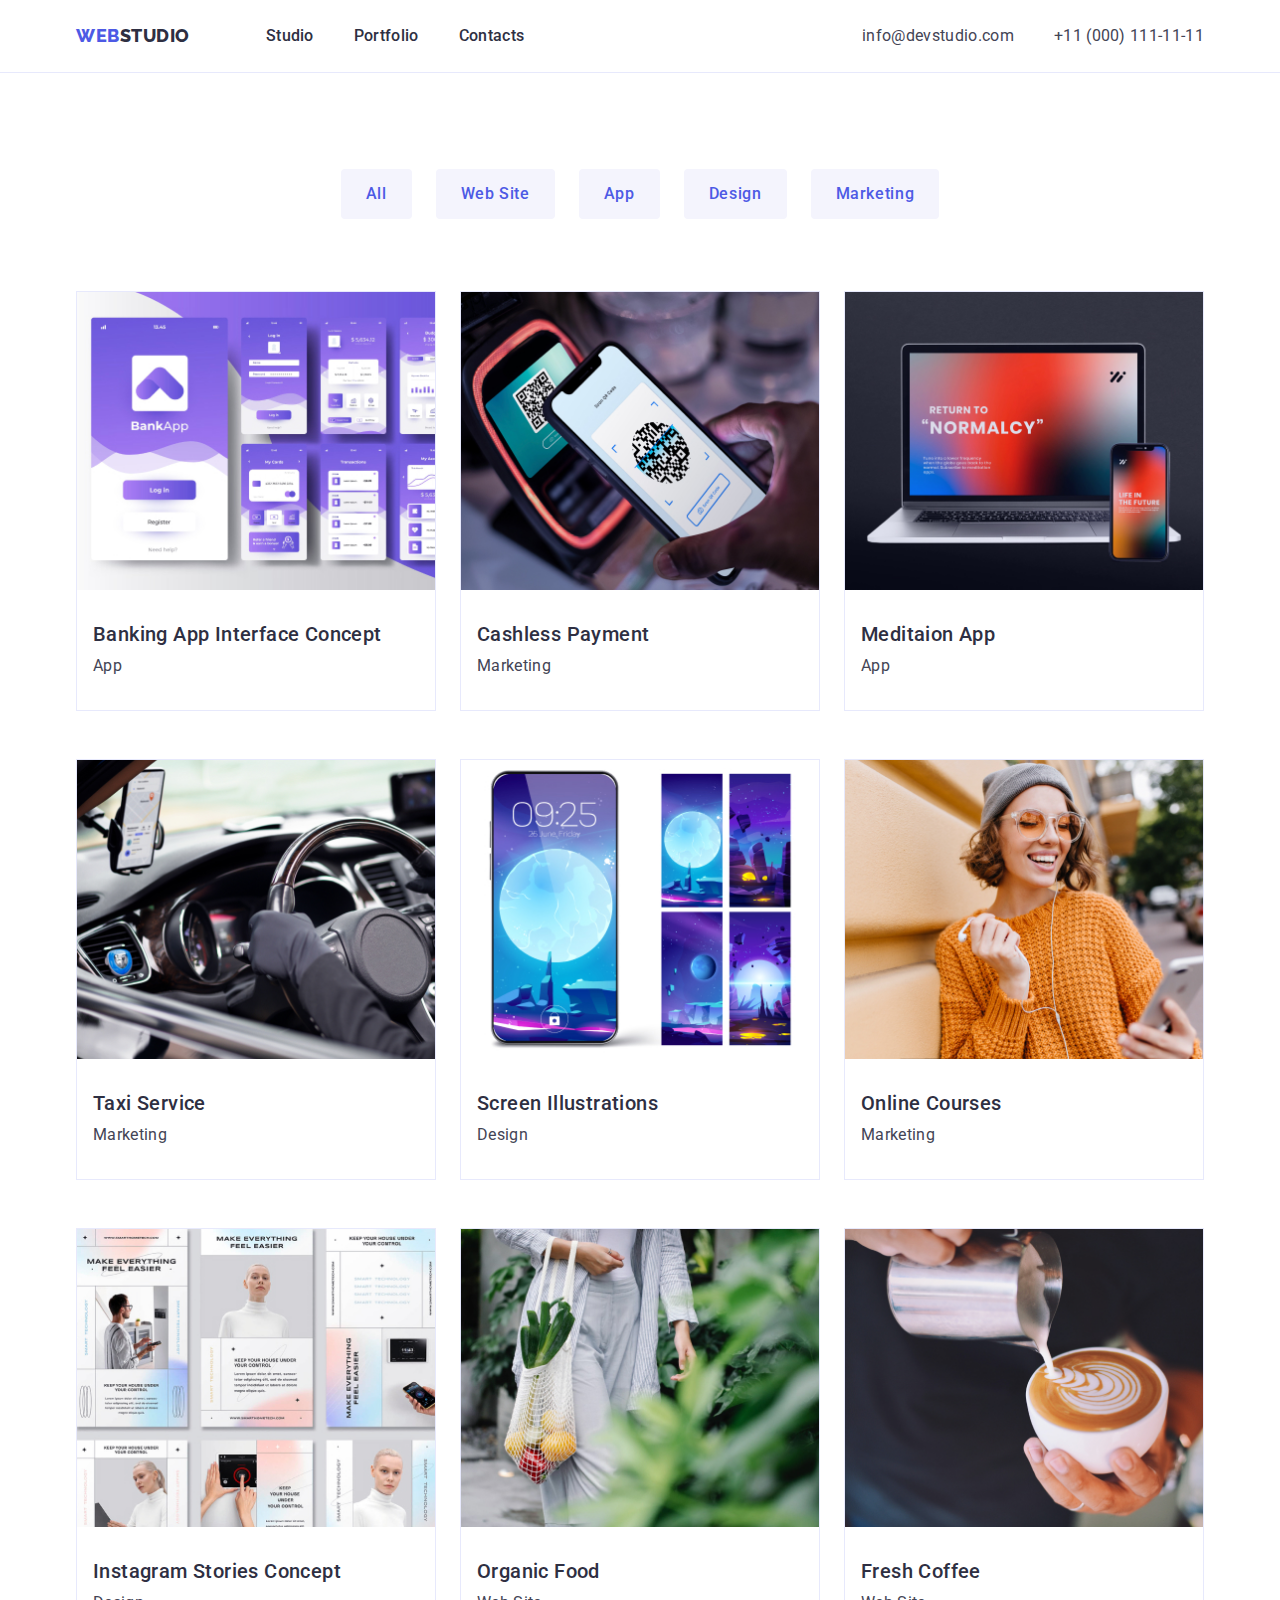
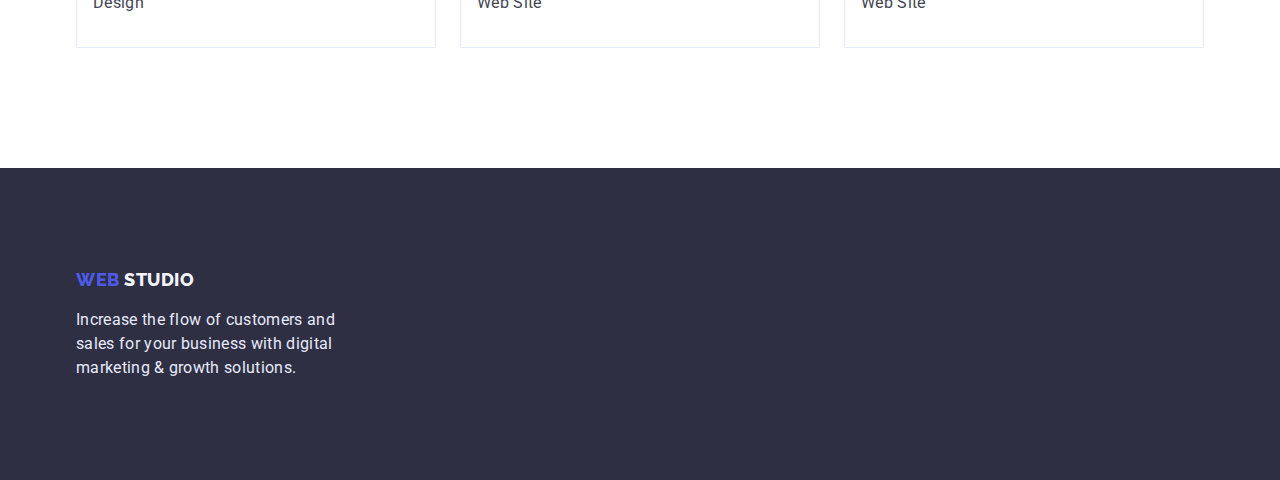
==== commit 5d5ce613: "update" ====
--- a/portfolio.html
+++ b/portfolio.html
@@ -85,7 +85,7 @@
             </li>
           </ul>
           <ul class="portfolio-list list">
-            <li class="main-nav-list port-main">
+            <li class="main-nav-list">
               <a class="link" href="">
                 <img
                   src="./images/portfolio1.jpg"
@@ -101,7 +101,7 @@
                 </div>
               </a>
             </li>
-            <li class="main-nav-list port-main">
+            <li class="main-nav-list">
               <a class="link" href="">
                 <img
                   src="./images/portfolio2.jpg"
@@ -114,7 +114,7 @@
                 </div>
               </a>
             </li>
-            <li class="main-nav-list port-main">
+            <li class="main-nav-list">
               <a class="link" href="">
                 <img
                   src="./images/portfolio3.jpg"
@@ -127,7 +127,7 @@
                 </div>
               </a>
             </li>
-            <li class="main-nav-list port-main">
+            <li class="main-nav-list">
               <a class="link" href="">
                 <img
                   src="./images/portfolio4.jpg"
@@ -140,7 +140,7 @@
                 </div>
               </a>
             </li>
-            <li class="main-nav-list port-main">
+            <li class="main-nav-list">
               <a class="link" href="">
                 <img
                   src="./images/portfolio5.jpg"
@@ -154,7 +154,7 @@
               </a>
             </li>
 
-            <li class="main-nav-list port-main">
+            <li class="main-nav-list">
               <a class="link" href="">
                 <img
                   src="./images/portfolio6.jpg"
@@ -167,7 +167,7 @@
                 </div>
               </a>
             </li>
-            <li class="main-nav-list port-main">
+            <li class="main-nav-list">
               <a class="link" href="">
                 <img
                   src="./images/portfolio7.jpg"
@@ -181,7 +181,7 @@
                 </div>
               </a>
             </li>
-            <li class="main-nav-list port-main">
+            <li class="main-nav-list">
               <a class="link" href="">
                 <img
                   src="./images/portfolio8.jpg"
@@ -194,7 +194,7 @@
                 </div>
               </a>
             </li>
-            <li class="main-nav-list port-main">
+            <li class="main-nav-list">
               <a class="link" href="">
                 <img
                   src="./images/portfolio9.jpg"
--- a/css/styles.css
+++ b/css/styles.css
@@ -65,6 +65,7 @@
 .link {
   margin: 0;
   text-decoration: none;
+  width: 100%;
 }
 .header{
   border-bottom: 1px solid var(--accent-color);
@@ -209,12 +210,16 @@
   0px 2px 1px rgba(0, 0, 0, 0.08), 
   0px 2px 2px rgba(0, 0, 0, 0.12);
 }
+
 .main-nav-list {
   background: var(--body-background-color);
-  flex-basis: calc((97% - 48px) / 3);
-  /*margin-left: 24px;*/
-}
-}
+  flex-basis: calc((100% - 48px)/3);
+  border: 1px solid var(--accent-color);
+  display: flex;
+  flex-direction: column;
+}
+
+
 .main-nav-header {
   font-weight: 500;
   font-size: 20px;
@@ -387,15 +392,11 @@
 }
 .portfolio-list {
   display: flex;
-  padding-bottom: 120px;
   flex-wrap: wrap;
   row-gap: 48px;
-  justify-content: center;
-}
-.portfolio-list > .port-main:not(:last-child) {
-  margin-right: 24px;
-}
-.portfolio-title-mix {
+  column-gap: 24px;
+}
+.portfolio-title-mix{
   padding: 32px 0 32px 16px;
 }
 .down-marg{
@@ -404,4 +405,5 @@
 }
 .main-nav-group-marg{
   margin-bottom: 0px;
+  margin-top: 8px;
 }